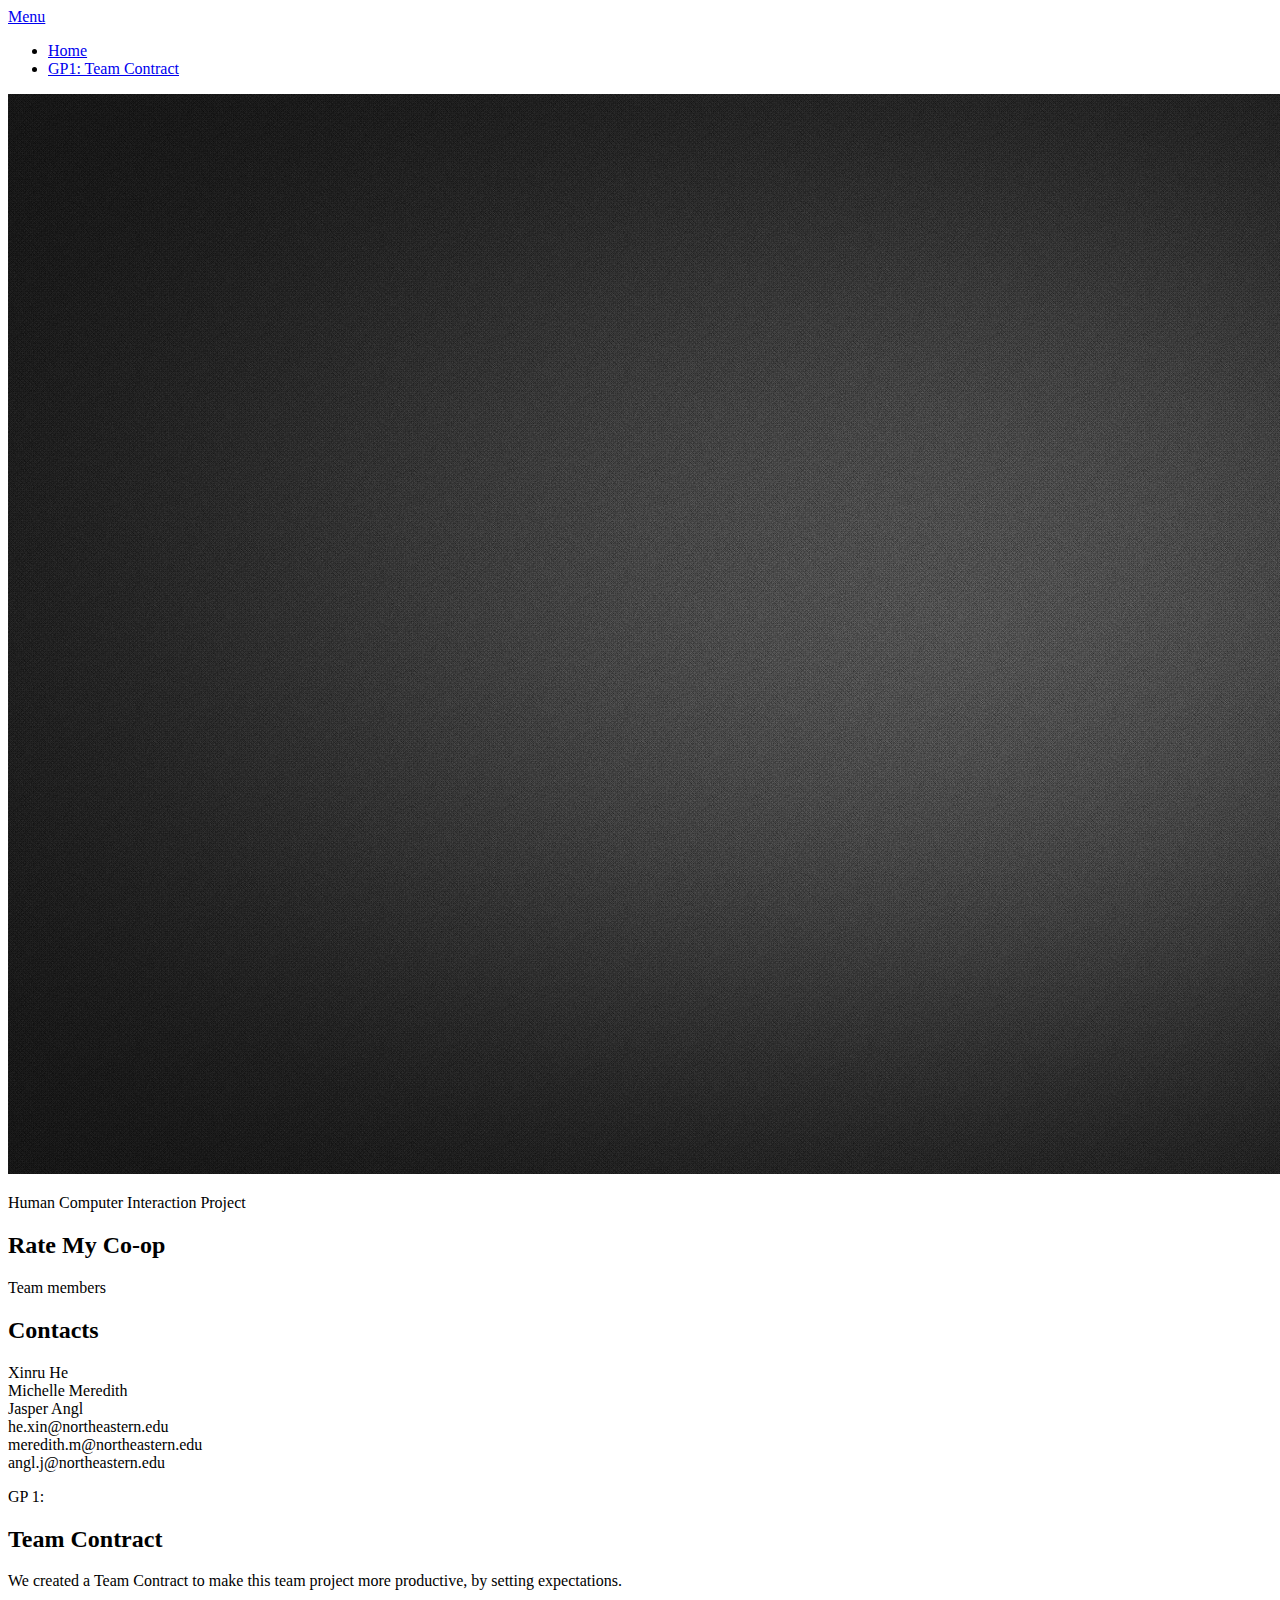
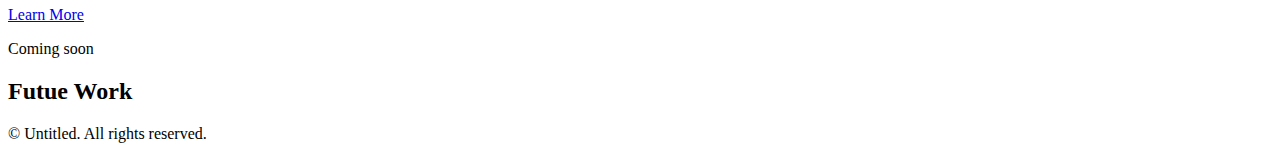
==== index.html @ 76b2eabf "updates" ====
<!DOCTYPE HTML>
<!--
	Hielo by TEMPLATED
	templated.co @templatedco
	Released for free under the Creative Commons Attribution 3.0 license (templated.co/license)
-->
<html>
	<head>
		<title>Rate my co-op</title>
		<meta charset="utf-8" />
		<meta name="viewport" content="width=device-width, initial-scale=1" />
        <link rel="stylesheet" href="assets/css/main.css" />
        <link rel="stylesheet" href="assets/css/index.css" />
	</head>
	<body>

		<!-- Header -->
			<header id="header" class="alt">
				<div class="logo"><a href="index.html"></a></div>
				<a href="#menu">Menu</a>
			</header>

		<!-- Nav -->
			<nav id="menu">
				<ul class="links">
					<li><a href="index.html">Home</a></li>
					<li><a href="/documents/Team Contract.pdf">GP1: Team Contract</a></li>
				</ul>
			</nav>

		<!-- Banner -->
			<section class="banner full">
				<article>
					<img src="images/TXEAb1.jpg" alt="" />
					<div class="inner">
						<header>
							<p>Human Computer Interaction Project</p>
							<h2>Rate My Co-op</h2>
						</header>
					</div>
				</article>
			</section>

		<!-- One -->
			<section id="one" class="wrapper style2">
				<div class="inner">
					<div class="grid-style">

                        <div>
							<div class="box">
								<div class="content">
									<header class="align-center">
										<p>Team members</p>
										<h2>Contacts</h2>
                                    </header>
                                    <div class='contact-div'>
                                        <div class='column'>
                                            <div class='row'>Xinru He</div>
                                            <div class='row'>Michelle Meredith</div>
                                            <div class='row'>Jasper Angl</div>

                                        </div>
                                        <div class='column'>
                                            <div class='row'>he.xin@northeastern.edu</div>
                                            <div class='row'>meredith.m@northeastern.edu</div>
                                            <div class='row'>angl.j@northeastern.edu</div>
                                        </div>
                                    </div>
								</div>
							</div>
						</div>

						<div>
							<div class="box">
								<div class="content">
									<header class="align-center">
										<p>GP 1:</p>
										<h2> Team Contract</h2>
									</header>
									<p class="align-center">We created a Team Contract to make this team project more productive, by setting expectations.</p>
                                    <footer class="align-center">
										<a href="/documents/Team Contract.pdf" class="button alt">Learn More</a>
									</footer>
								</div>
							</div>
						</div>

						<div>
							<div class="box"><!--
								<div class="image fit">
									<img src="images/pic03.jpg" alt="" />
								</div>-->
								<div class="content">
									<header class="align-center">
										<p>Coming soon</p>
										<h2>Futue Work</h2>
									</header>
									
								</div>
							</div>
						</div>

					</div>
				</div>
			</section>

		<!-- Footer -->
			<footer id="footer">
				<div class="copyright">
					&copy; Untitled. All rights reserved.
				</div>
			</footer>

		<!-- Scripts -->
			<script src="assets/js/jquery.min.js"></script>
			<script src="assets/js/jquery.scrollex.min.js"></script>
			<script src="assets/js/skel.min.js"></script>
			<script src="assets/js/util.js"></script>
			<script src="assets/js/main.js"></script>

	</body>
</html>
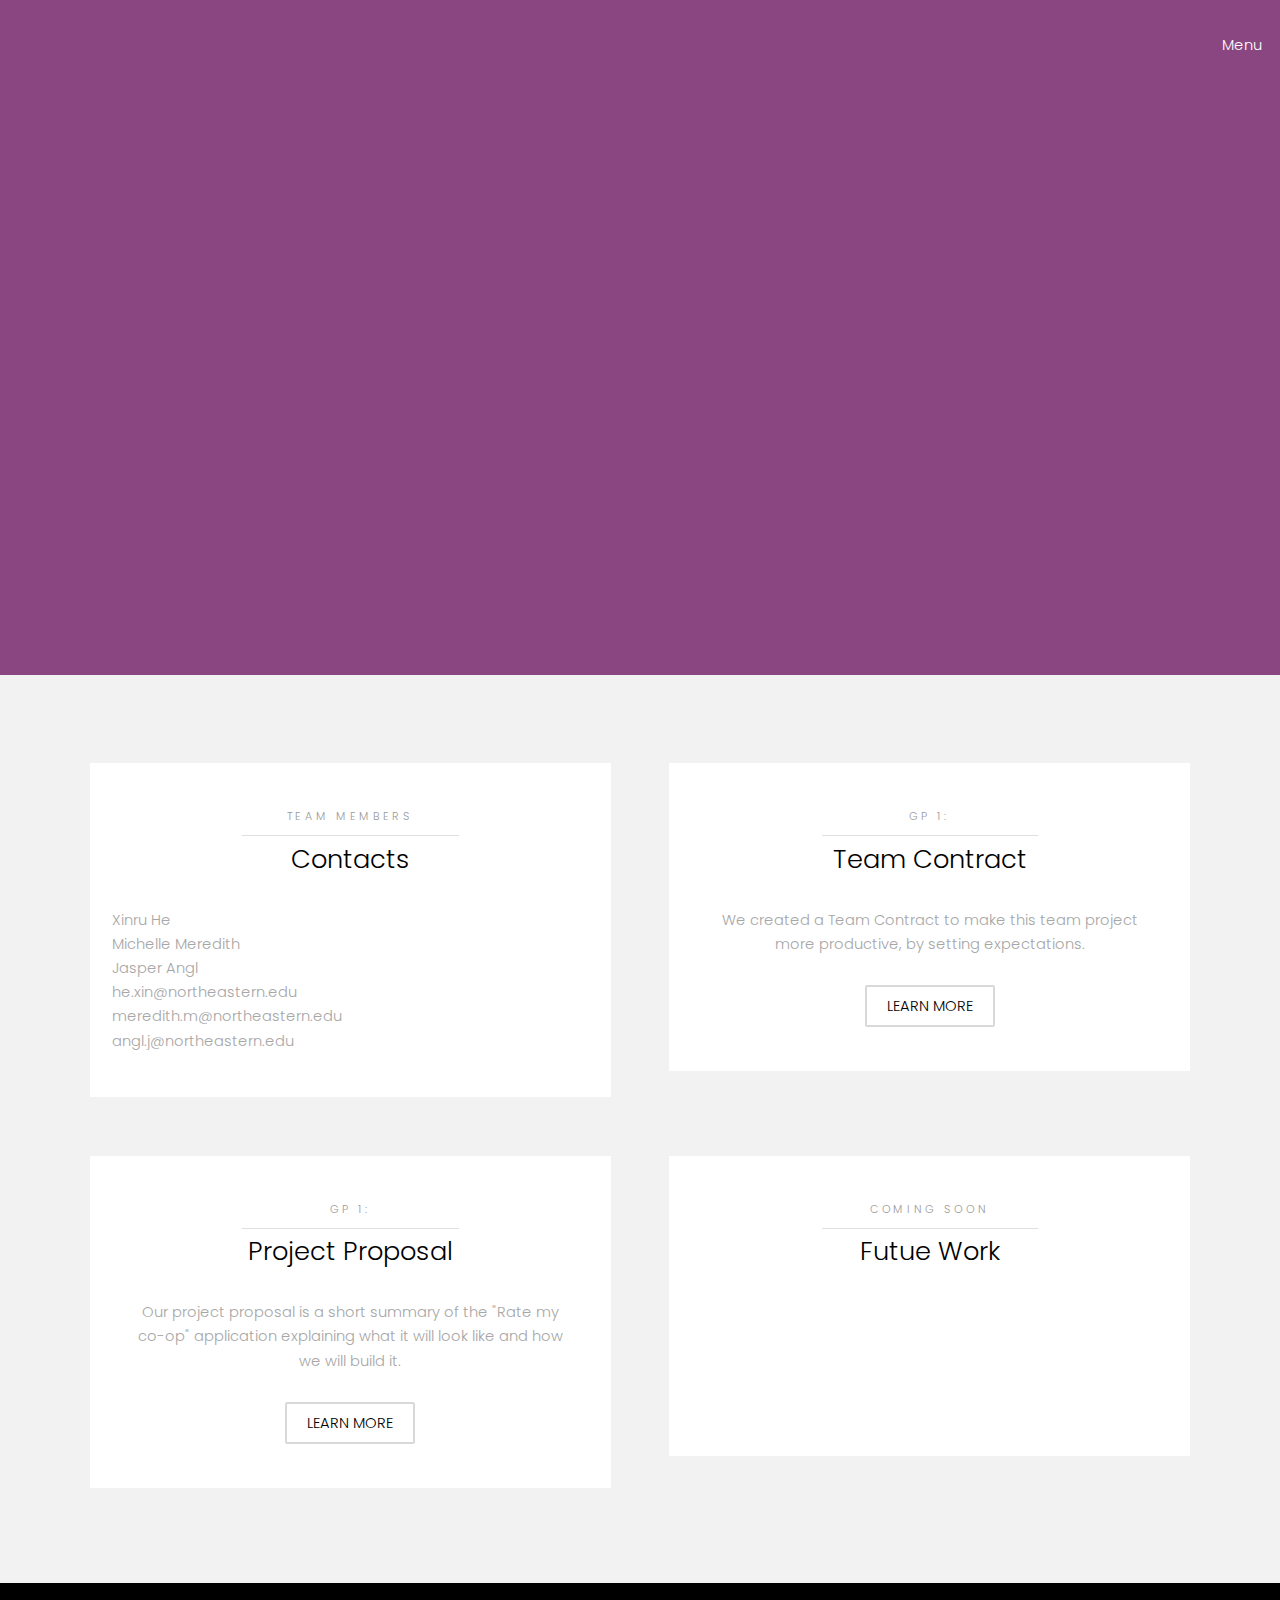
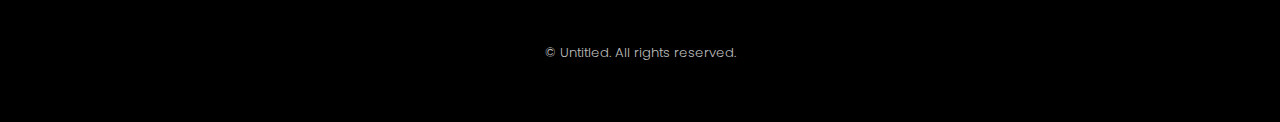
==== commit 6bd60ebf: "add proposal" ====
--- a/index.html
+++ b/index.html
@@ -24,7 +24,8 @@
 			<nav id="menu">
 				<ul class="links">
 					<li><a href="index.html">Home</a></li>
-					<li><a href="/documents/Team Contract.pdf">GP1: Team Contract</a></li>
+                    <li><a href="/documents/Team Contract.pdf">GP1: Team Contract</a></li>
+                    <li><a href="/documents/Team Contract.pdf">GP1: Project Proposal</a></li>
 				</ul>
 			</nav>
 
@@ -83,6 +84,24 @@
 									</footer>
 								</div>
 							</div>
+                        </div>
+                        
+                        <div>
+							<div class="box">
+								<div class="content">
+									<header class="align-center">
+										<p>GP 1:</p>
+										<h2>Project Proposal</h2>
+									</header>
+									<p class="align-center">
+                                        Our project proposal is a short summary of the "Rate my co-op" application explaining 
+                                        what it will look like and how we will build it.
+                                    </p>
+                                    <footer class="align-center">
+										<a href="/documents/Team Contract.pdf" class="button alt">Learn More</a>
+									</footer>
+								</div>
+							</div>
 						</div>
 
 						<div>
--- a/assets/css/main.css
+++ b/assets/css/main.css
@@ -0,0 +1,4308 @@
+@charset "UTF-8";
+@import url(font-awesome.min.css);
+@import url("https://fonts.googleapis.com/css?family=Poppins:300,400,500,600,700");
+
+
+/* Reset */
+
+	html, body, div, span, applet, object, iframe, h1, h2, h3, h4, h5, h6, p, blockquote, pre, a, abbr, acronym, address, big, cite, code, del, dfn, em, img, ins, kbd, q, s, samp, small, strike, strong, sub, sup, tt, var, b, u, i, center, dl, dt, dd, ol, ul, li, fieldset, form, label, legend, table, caption, tbody, tfoot, thead, tr, th, td, article, aside, canvas, details, embed, figure, figcaption, footer, header, hgroup, menu, nav, output, ruby, section, summary, time, mark, audio, video {
+		margin: 0;
+		padding: 0;
+		border: 0;
+		font-size: 100%;
+		font: inherit;
+		vertical-align: baseline;
+	}
+
+	article, aside, details, figcaption, figure, footer, header, hgroup, menu, nav, section {
+		display: block;
+	}
+
+	body {
+		line-height: 1;
+	}
+
+	ol, ul {
+		list-style: none;
+	}
+
+	blockquote, q {
+		quotes: none;
+	}
+
+	blockquote:before, blockquote:after, q:before, q:after {
+		content: '';
+		content: none;
+	}
+
+	table {
+		border-collapse: collapse;
+		border-spacing: 0;
+	}
+
+	body {
+		-webkit-text-size-adjust: none;
+	}
+
+/* Box Model */
+
+	*, *:before, *:after {
+		-moz-box-sizing: border-box;
+		-webkit-box-sizing: border-box;
+		box-sizing: border-box;
+	}
+
+/* Containers */
+
+	.container {
+		margin-left: auto;
+		margin-right: auto;
+	}
+
+	.container.\31 25\25 {
+		width: 100%;
+		max-width: 100rem;
+		min-width: 80rem;
+	}
+
+	.container.\37 5\25 {
+		width: 60rem;
+	}
+
+	.container.\35 0\25 {
+		width: 40rem;
+	}
+
+	.container.\32 5\25 {
+		width: 20rem;
+	}
+
+	.container {
+		width: 80rem;
+	}
+
+	@media screen and (max-width: 1680px) {
+
+		.container.\31 25\25 {
+			width: 100%;
+			max-width: 100rem;
+			min-width: 80rem;
+		}
+
+		.container.\37 5\25 {
+			width: 60rem;
+		}
+
+		.container.\35 0\25 {
+			width: 40rem;
+		}
+
+		.container.\32 5\25 {
+			width: 20rem;
+		}
+
+		.container {
+			width: 80rem;
+		}
+
+	}
+
+	@media screen and (max-width: 1280px) {
+
+		.container.\31 25\25 {
+			width: 100%;
+			max-width: 81.25rem;
+			min-width: 65rem;
+		}
+
+		.container.\37 5\25 {
+			width: 48.75rem;
+		}
+
+		.container.\35 0\25 {
+			width: 32.5rem;
+		}
+
+		.container.\32 5\25 {
+			width: 16.25rem;
+		}
+
+		.container {
+			width: 65rem;
+		}
+
+	}
+
+	@media screen and (max-width: 980px) {
+
+		.container.\31 25\25 {
+			width: 100%;
+			max-width: 112.5%;
+			min-width: 90%;
+		}
+
+		.container.\37 5\25 {
+			width: 67.5%;
+		}
+
+		.container.\35 0\25 {
+			width: 45%;
+		}
+
+		.container.\32 5\25 {
+			width: 22.5%;
+		}
+
+		.container {
+			width: 90%;
+		}
+
+	}
+
+	@media screen and (max-width: 736px) {
+
+		.container.\31 25\25 {
+			width: 100%;
+			max-width: 112.5%;
+			min-width: 90%;
+		}
+
+		.container.\37 5\25 {
+			width: 67.5%;
+		}
+
+		.container.\35 0\25 {
+			width: 45%;
+		}
+
+		.container.\32 5\25 {
+			width: 22.5%;
+		}
+
+		.container {
+			width: 90% !important;
+		}
+
+	}
+
+	@media screen and (max-width: 480px) {
+
+		.container.\31 25\25 {
+			width: 100%;
+			max-width: 112.5%;
+			min-width: 90%;
+		}
+
+		.container.\37 5\25 {
+			width: 67.5%;
+		}
+
+		.container.\35 0\25 {
+			width: 45%;
+		}
+
+		.container.\32 5\25 {
+			width: 22.5%;
+		}
+
+		.container {
+			width: 90% !important;
+		}
+
+	}
+
+/* Grid */
+
+	.row {
+		border-bottom: solid 1px transparent;
+		-moz-box-sizing: border-box;
+		-webkit-box-sizing: border-box;
+		box-sizing: border-box;
+	}
+
+	.row > * {
+		float: left;
+		-moz-box-sizing: border-box;
+		-webkit-box-sizing: border-box;
+		box-sizing: border-box;
+	}
+
+	.row:after, .row:before {
+		content: '';
+		display: block;
+		clear: both;
+		height: 0;
+	}
+
+	.row.uniform > * > :first-child {
+		margin-top: 0;
+	}
+
+	.row.uniform > * > :last-child {
+		margin-bottom: 0;
+	}
+
+	.row.\30 \25 > * {
+		padding: 0 0 0 0rem;
+	}
+
+	.row.\30 \25 {
+		margin: 0 0 -1px 0rem;
+	}
+
+	.row.uniform.\30 \25 > * {
+		padding: 0rem 0 0 0rem;
+	}
+
+	.row.uniform.\30 \25 {
+		margin: 0rem 0 -1px 0rem;
+	}
+
+	.row > * {
+		padding: 0 0 0 2rem;
+	}
+
+	.row {
+		margin: 0 0 -1px -2rem;
+	}
+
+	.row.uniform > * {
+		padding: 2rem 0 0 2rem;
+	}
+
+	.row.uniform {
+		margin: -2rem 0 -1px -2rem;
+	}
+
+	.row.\32 00\25 > * {
+		padding: 0 0 0 4rem;
+	}
+
+	.row.\32 00\25 {
+		margin: 0 0 -1px -4rem;
+	}
+
+	.row.uniform.\32 00\25 > * {
+		padding: 4rem 0 0 4rem;
+	}
+
+	.row.uniform.\32 00\25 {
+		margin: -4rem 0 -1px -4rem;
+	}
+
+	.row.\31 50\25 > * {
+		padding: 0 0 0 3rem;
+	}
+
+	.row.\31 50\25 {
+		margin: 0 0 -1px -3rem;
+	}
+
+	.row.uniform.\31 50\25 > * {
+		padding: 3rem 0 0 3rem;
+	}
+
+	.row.uniform.\31 50\25 {
+		margin: -3rem 0 -1px -3rem;
+	}
+
+	.row.\35 0\25 > * {
+		padding: 0 0 0 1rem;
+	}
+
+	.row.\35 0\25 {
+		margin: 0 0 -1px -1rem;
+	}
+
+	.row.uniform.\35 0\25 > * {
+		padding: 1rem 0 0 1rem;
+	}
+
+	.row.uniform.\35 0\25 {
+		margin: -1rem 0 -1px -1rem;
+	}
+
+	.row.\32 5\25 > * {
+		padding: 0 0 0 0.5rem;
+	}
+
+	.row.\32 5\25 {
+		margin: 0 0 -1px -0.5rem;
+	}
+
+	.row.uniform.\32 5\25 > * {
+		padding: 0.5rem 0 0 0.5rem;
+	}
+
+	.row.uniform.\32 5\25 {
+		margin: -0.5rem 0 -1px -0.5rem;
+	}
+
+	.\31 2u, .\31 2u\24 {
+		width: 100%;
+		clear: none;
+		margin-left: 0;
+	}
+
+	.\31 1u, .\31 1u\24 {
+		width: 91.6666666667%;
+		clear: none;
+		margin-left: 0;
+	}
+
+	.\31 0u, .\31 0u\24 {
+		width: 83.3333333333%;
+		clear: none;
+		margin-left: 0;
+	}
+
+	.\39 u, .\39 u\24 {
+		width: 75%;
+		clear: none;
+		margin-left: 0;
+	}
+
+	.\38 u, .\38 u\24 {
+		width: 66.6666666667%;
+		clear: none;
+		margin-left: 0;
+	}
+
+	.\37 u, .\37 u\24 {
+		width: 58.3333333333%;
+		clear: none;
+		margin-left: 0;
+	}
+
+	.\36 u, .\36 u\24 {
+		width: 50%;
+		clear: none;
+		margin-left: 0;
+	}
+
+	.\35 u, .\35 u\24 {
+		width: 41.6666666667%;
+		clear: none;
+		margin-left: 0;
+	}
+
+	.\34 u, .\34 u\24 {
+		width: 33.3333333333%;
+		clear: none;
+		margin-left: 0;
+	}
+
+	.\33 u, .\33 u\24 {
+		width: 25%;
+		clear: none;
+		margin-left: 0;
+	}
+
+	.\32 u, .\32 u\24 {
+		width: 16.6666666667%;
+		clear: none;
+		margin-left: 0;
+	}
+
+	.\31 u, .\31 u\24 {
+		width: 8.3333333333%;
+		clear: none;
+		margin-left: 0;
+	}
+
+	.\31 2u\24 + *,
+	.\31 1u\24 + *,
+	.\31 0u\24 + *,
+	.\39 u\24 + *,
+	.\38 u\24 + *,
+	.\37 u\24 + *,
+	.\36 u\24 + *,
+	.\35 u\24 + *,
+	.\34 u\24 + *,
+	.\33 u\24 + *,
+	.\32 u\24 + *,
+	.\31 u\24 + * {
+		clear: left;
+	}
+
+	.\-11u {
+		margin-left: 91.66667%;
+	}
+
+	.\-10u {
+		margin-left: 83.33333%;
+	}
+
+	.\-9u {
+		margin-left: 75%;
+	}
+
+	.\-8u {
+		margin-left: 66.66667%;
+	}
+
+	.\-7u {
+		margin-left: 58.33333%;
+	}
+
+	.\-6u {
+		margin-left: 50%;
+	}
+
+	.\-5u {
+		margin-left: 41.66667%;
+	}
+
+	.\-4u {
+		margin-left: 33.33333%;
+	}
+
+	.\-3u {
+		margin-left: 25%;
+	}
+
+	.\-2u {
+		margin-left: 16.66667%;
+	}
+
+	.\-1u {
+		margin-left: 8.33333%;
+	}
+
+	@media screen and (max-width: 1680px) {
+
+		.row > * {
+			padding: 0 0 0 2rem;
+		}
+
+		.row {
+			margin: 0 0 -1px -2rem;
+		}
+
+		.row.uniform > * {
+			padding: 2rem 0 0 2rem;
+		}
+
+		.row.uniform {
+			margin: -2rem 0 -1px -2rem;
+		}
+
+		.row.\32 00\25 > * {
+			padding: 0 0 0 4rem;
+		}
+
+		.row.\32 00\25 {
+			margin: 0 0 -1px -4rem;
+		}
+
+		.row.uniform.\32 00\25 > * {
+			padding: 4rem 0 0 4rem;
+		}
+
+		.row.uniform.\32 00\25 {
+			margin: -4rem 0 -1px -4rem;
+		}
+
+		.row.\31 50\25 > * {
+			padding: 0 0 0 3rem;
+		}
+
+		.row.\31 50\25 {
+			margin: 0 0 -1px -3rem;
+		}
+
+		.row.uniform.\31 50\25 > * {
+			padding: 3rem 0 0 3rem;
+		}
+
+		.row.uniform.\31 50\25 {
+			margin: -3rem 0 -1px -3rem;
+		}
+
+		.row.\35 0\25 > * {
+			padding: 0 0 0 1rem;
+		}
+
+		.row.\35 0\25 {
+			margin: 0 0 -1px -1rem;
+		}
+
+		.row.uniform.\35 0\25 > * {
+			padding: 1rem 0 0 1rem;
+		}
+
+		.row.uniform.\35 0\25 {
+			margin: -1rem 0 -1px -1rem;
+		}
+
+		.row.\32 5\25 > * {
+			padding: 0 0 0 0.5rem;
+		}
+
+		.row.\32 5\25 {
+			margin: 0 0 -1px -0.5rem;
+		}
+
+		.row.uniform.\32 5\25 > * {
+			padding: 0.5rem 0 0 0.5rem;
+		}
+
+		.row.uniform.\32 5\25 {
+			margin: -0.5rem 0 -1px -0.5rem;
+		}
+
+		.\31 2u\28xlarge\29, .\31 2u\24\28xlarge\29 {
+			width: 100%;
+			clear: none;
+			margin-left: 0;
+		}
+
+		.\31 1u\28xlarge\29, .\31 1u\24\28xlarge\29 {
+			width: 91.6666666667%;
+			clear: none;
+			margin-left: 0;
+		}
+
+		.\31 0u\28xlarge\29, .\31 0u\24\28xlarge\29 {
+			width: 83.3333333333%;
+			clear: none;
+			margin-left: 0;
+		}
+
+		.\39 u\28xlarge\29, .\39 u\24\28xlarge\29 {
+			width: 75%;
+			clear: none;
+			margin-left: 0;
+		}
+
+		.\38 u\28xlarge\29, .\38 u\24\28xlarge\29 {
+			width: 66.6666666667%;
+			clear: none;
+			margin-left: 0;
+		}
+
+		.\37 u\28xlarge\29, .\37 u\24\28xlarge\29 {
+			width: 58.3333333333%;
+			clear: none;
+			margin-left: 0;
+		}
+
+		.\36 u\28xlarge\29, .\36 u\24\28xlarge\29 {
+			width: 50%;
+			clear: none;
+			margin-left: 0;
+		}
+
+		.\35 u\28xlarge\29, .\35 u\24\28xlarge\29 {
+			width: 41.6666666667%;
+			clear: none;
+			margin-left: 0;
+		}
+
+		.\34 u\28xlarge\29, .\34 u\24\28xlarge\29 {
+			width: 33.3333333333%;
+			clear: none;
+			margin-left: 0;
+		}
+
+		.\33 u\28xlarge\29, .\33 u\24\28xlarge\29 {
+			width: 25%;
+			clear: none;
+			margin-left: 0;
+		}
+
+		.\32 u\28xlarge\29, .\32 u\24\28xlarge\29 {
+			width: 16.6666666667%;
+			clear: none;
+			margin-left: 0;
+		}
+
+		.\31 u\28xlarge\29, .\31 u\24\28xlarge\29 {
+			width: 8.3333333333%;
+			clear: none;
+			margin-left: 0;
+		}
+
+		.\31 2u\24\28xlarge\29 + *,
+		.\31 1u\24\28xlarge\29 + *,
+		.\31 0u\24\28xlarge\29 + *,
+		.\39 u\24\28xlarge\29 + *,
+		.\38 u\24\28xlarge\29 + *,
+		.\37 u\24\28xlarge\29 + *,
+		.\36 u\24\28xlarge\29 + *,
+		.\35 u\24\28xlarge\29 + *,
+		.\34 u\24\28xlarge\29 + *,
+		.\33 u\24\28xlarge\29 + *,
+		.\32 u\24\28xlarge\29 + *,
+		.\31 u\24\28xlarge\29 + * {
+			clear: left;
+		}
+
+		.\-11u\28xlarge\29 {
+			margin-left: 91.66667%;
+		}
+
+		.\-10u\28xlarge\29 {
+			margin-left: 83.33333%;
+		}
+
+		.\-9u\28xlarge\29 {
+			margin-left: 75%;
+		}
+
+		.\-8u\28xlarge\29 {
+			margin-left: 66.66667%;
+		}
+
+		.\-7u\28xlarge\29 {
+			margin-left: 58.33333%;
+		}
+
+		.\-6u\28xlarge\29 {
+			margin-left: 50%;
+		}
+
+		.\-5u\28xlarge\29 {
+			margin-left: 41.66667%;
+		}
+
+		.\-4u\28xlarge\29 {
+			margin-left: 33.33333%;
+		}
+
+		.\-3u\28xlarge\29 {
+			margin-left: 25%;
+		}
+
+		.\-2u\28xlarge\29 {
+			margin-left: 16.66667%;
+		}
+
+		.\-1u\28xlarge\29 {
+			margin-left: 8.33333%;
+		}
+
+	}
+
+	@media screen and (max-width: 1280px) {
+
+		.row > * {
+			padding: 0 0 0 1.5rem;
+		}
+
+		.row {
+			margin: 0 0 -1px -1.5rem;
+		}
+
+		.row.uniform > * {
+			padding: 1.5rem 0 0 1.5rem;
+		}
+
+		.row.uniform {
+			margin: -1.5rem 0 -1px -1.5rem;
+		}
+
+		.row.\32 00\25 > * {
+			padding: 0 0 0 3rem;
+		}
+
+		.row.\32 00\25 {
+			margin: 0 0 -1px -3rem;
+		}
+
+		.row.uniform.\32 00\25 > * {
+			padding: 3rem 0 0 3rem;
+		}
+
+		.row.uniform.\32 00\25 {
+			margin: -3rem 0 -1px -3rem;
+		}
+
+		.row.\31 50\25 > * {
+			padding: 0 0 0 2.25rem;
+		}
+
+		.row.\31 50\25 {
+			margin: 0 0 -1px -2.25rem;
+		}
+
+		.row.uniform.\31 50\25 > * {
+			padding: 2.25rem 0 0 2.25rem;
+		}
+
+		.row.uniform.\31 50\25 {
+			margin: -2.25rem 0 -1px -2.25rem;
+		}
+
+		.row.\35 0\25 > * {
+			padding: 0 0 0 0.75rem;
+		}
+
+		.row.\35 0\25 {
+			margin: 0 0 -1px -0.75rem;
+		}
+
+		.row.uniform.\35 0\25 > * {
+			padding: 0.75rem 0 0 0.75rem;
+		}
+
+		.row.uniform.\35 0\25 {
+			margin: -0.75rem 0 -1px -0.75rem;
+		}
+
+		.row.\32 5\25 > * {
+			padding: 0 0 0 0.375rem;
+		}
+
+		.row.\32 5\25 {
+			margin: 0 0 -1px -0.375rem;
+		}
+
+		.row.uniform.\32 5\25 > * {
+			padding: 0.375rem 0 0 0.375rem;
+		}
+
+		.row.uniform.\32 5\25 {
+			margin: -0.375rem 0 -1px -0.375rem;
+		}
+
+		.\31 2u\28large\29, .\31 2u\24\28large\29 {
+			width: 100%;
+			clear: none;
+			margin-left: 0;
+		}
+
+		.\31 1u\28large\29, .\31 1u\24\28large\29 {
+			width: 91.6666666667%;
+			clear: none;
+			margin-left: 0;
+		}
+
+		.\31 0u\28large\29, .\31 0u\24\28large\29 {
+			width: 83.3333333333%;
+			clear: none;
+			margin-left: 0;
+		}
+
+		.\39 u\28large\29, .\39 u\24\28large\29 {
+			width: 75%;
+			clear: none;
+			margin-left: 0;
+		}
+
+		.\38 u\28large\29, .\38 u\24\28large\29 {
+			width: 66.6666666667%;
+			clear: none;
+			margin-left: 0;
+		}
+
+		.\37 u\28large\29, .\37 u\24\28large\29 {
+			width: 58.3333333333%;
+			clear: none;
+			margin-left: 0;
+		}
+
+		.\36 u\28large\29, .\36 u\24\28large\29 {
+			width: 50%;
+			clear: none;
+			margin-left: 0;
+		}
+
+		.\35 u\28large\29, .\35 u\24\28large\29 {
+			width: 41.6666666667%;
+			clear: none;
+			margin-left: 0;
+		}
+
+		.\34 u\28large\29, .\34 u\24\28large\29 {
+			width: 33.3333333333%;
+			clear: none;
+			margin-left: 0;
+		}
+
+		.\33 u\28large\29, .\33 u\24\28large\29 {
+			width: 25%;
+			clear: none;
+			margin-left: 0;
+		}
+
+		.\32 u\28large\29, .\32 u\24\28large\29 {
+			width: 16.6666666667%;
+			clear: none;
+			margin-left: 0;
+		}
+
+		.\31 u\28large\29, .\31 u\24\28large\29 {
+			width: 8.3333333333%;
+			clear: none;
+			margin-left: 0;
+		}
+
+		.\31 2u\24\28large\29 + *,
+		.\31 1u\24\28large\29 + *,
+		.\31 0u\24\28large\29 + *,
+		.\39 u\24\28large\29 + *,
+		.\38 u\24\28large\29 + *,
+		.\37 u\24\28large\29 + *,
+		.\36 u\24\28large\29 + *,
+		.\35 u\24\28large\29 + *,
+		.\34 u\24\28large\29 + *,
+		.\33 u\24\28large\29 + *,
+		.\32 u\24\28large\29 + *,
+		.\31 u\24\28large\29 + * {
+			clear: left;
+		}
+
+		.\-11u\28large\29 {
+			margin-left: 91.66667%;
+		}
+
+		.\-10u\28large\29 {
+			margin-left: 83.33333%;
+		}
+
+		.\-9u\28large\29 {
+			margin-left: 75%;
+		}
+
+		.\-8u\28large\29 {
+			margin-left: 66.66667%;
+		}
+
+		.\-7u\28large\29 {
+			margin-left: 58.33333%;
+		}
+
+		.\-6u\28large\29 {
+			margin-left: 50%;
+		}
+
+		.\-5u\28large\29 {
+			margin-left: 41.66667%;
+		}
+
+		.\-4u\28large\29 {
+			margin-left: 33.33333%;
+		}
+
+		.\-3u\28large\29 {
+			margin-left: 25%;
+		}
+
+		.\-2u\28large\29 {
+			margin-left: 16.66667%;
+		}
+
+		.\-1u\28large\29 {
+			margin-left: 8.33333%;
+		}
+
+	}
+
+	@media screen and (max-width: 980px) {
+
+		.row > * {
+			padding: 0 0 0 1.5rem;
+		}
+
+		.row {
+			margin: 0 0 -1px -1.5rem;
+		}
+
+		.row.uniform > * {
+			padding: 1.5rem 0 0 1.5rem;
+		}
+
+		.row.uniform {
+			margin: -1.5rem 0 -1px -1.5rem;
+		}
+
+		.row.\32 00\25 > * {
+			padding: 0 0 0 3rem;
+		}
+
+		.row.\32 00\25 {
+			margin: 0 0 -1px -3rem;
+		}
+
+		.row.uniform.\32 00\25 > * {
+			padding: 3rem 0 0 3rem;
+		}
+
+		.row.uniform.\32 00\25 {
+			margin: -3rem 0 -1px -3rem;
+		}
+
+		.row.\31 50\25 > * {
+			padding: 0 0 0 2.25rem;
+		}
+
+		.row.\31 50\25 {
+			margin: 0 0 -1px -2.25rem;
+		}
+
+		.row.uniform.\31 50\25 > * {
+			padding: 2.25rem 0 0 2.25rem;
+		}
+
+		.row.uniform.\31 50\25 {
+			margin: -2.25rem 0 -1px -2.25rem;
+		}
+
+		.row.\35 0\25 > * {
+			padding: 0 0 0 0.75rem;
+		}
+
+		.row.\35 0\25 {
+			margin: 0 0 -1px -0.75rem;
+		}
+
+		.row.uniform.\35 0\25 > * {
+			padding: 0.75rem 0 0 0.75rem;
+		}
+
+		.row.uniform.\35 0\25 {
+			margin: -0.75rem 0 -1px -0.75rem;
+		}
+
+		.row.\32 5\25 > * {
+			padding: 0 0 0 0.375rem;
+		}
+
+		.row.\32 5\25 {
+			margin: 0 0 -1px -0.375rem;
+		}
+
+		.row.uniform.\32 5\25 > * {
+			padding: 0.375rem 0 0 0.375rem;
+		}
+
+		.row.uniform.\32 5\25 {
+			margin: -0.375rem 0 -1px -0.375rem;
+		}
+
+		.\31 2u\28medium\29, .\31 2u\24\28medium\29 {
+			width: 100%;
+			clear: none;
+			margin-left: 0;
+		}
+
+		.\31 1u\28medium\29, .\31 1u\24\28medium\29 {
+			width: 91.6666666667%;
+			clear: none;
+			margin-left: 0;
+		}
+
+		.\31 0u\28medium\29, .\31 0u\24\28medium\29 {
+			width: 83.3333333333%;
+			clear: none;
+			margin-left: 0;
+		}
+
+		.\39 u\28medium\29, .\39 u\24\28medium\29 {
+			width: 75%;
+			clear: none;
+			margin-left: 0;
+		}
+
+		.\38 u\28medium\29, .\38 u\24\28medium\29 {
+			width: 66.6666666667%;
+			clear: none;
+			margin-left: 0;
+		}
+
+		.\37 u\28medium\29, .\37 u\24\28medium\29 {
+			width: 58.3333333333%;
+			clear: none;
+			margin-left: 0;
+		}
+
+		.\36 u\28medium\29, .\36 u\24\28medium\29 {
+			width: 50%;
+			clear: none;
+			margin-left: 0;
+		}
+
+		.\35 u\28medium\29, .\35 u\24\28medium\29 {
+			width: 41.6666666667%;
+			clear: none;
+			margin-left: 0;
+		}
+
+		.\34 u\28medium\29, .\34 u\24\28medium\29 {
+			width: 33.3333333333%;
+			clear: none;
+			margin-left: 0;
+		}
+
+		.\33 u\28medium\29, .\33 u\24\28medium\29 {
+			width: 25%;
+			clear: none;
+			margin-left: 0;
+		}
+
+		.\32 u\28medium\29, .\32 u\24\28medium\29 {
+			width: 16.6666666667%;
+			clear: none;
+			margin-left: 0;
+		}
+
+		.\31 u\28medium\29, .\31 u\24\28medium\29 {
+			width: 8.3333333333%;
+			clear: none;
+			margin-left: 0;
+		}
+
+		.\31 2u\24\28medium\29 + *,
+		.\31 1u\24\28medium\29 + *,
+		.\31 0u\24\28medium\29 + *,
+		.\39 u\24\28medium\29 + *,
+		.\38 u\24\28medium\29 + *,
+		.\37 u\24\28medium\29 + *,
+		.\36 u\24\28medium\29 + *,
+		.\35 u\24\28medium\29 + *,
+		.\34 u\24\28medium\29 + *,
+		.\33 u\24\28medium\29 + *,
+		.\32 u\24\28medium\29 + *,
+		.\31 u\24\28medium\29 + * {
+			clear: left;
+		}
+
+		.\-11u\28medium\29 {
+			margin-left: 91.66667%;
+		}
+
+		.\-10u\28medium\29 {
+			margin-left: 83.33333%;
+		}
+
+		.\-9u\28medium\29 {
+			margin-left: 75%;
+		}
+
+		.\-8u\28medium\29 {
+			margin-left: 66.66667%;
+		}
+
+		.\-7u\28medium\29 {
+			margin-left: 58.33333%;
+		}
+
+		.\-6u\28medium\29 {
+			margin-left: 50%;
+		}
+
+		.\-5u\28medium\29 {
+			margin-left: 41.66667%;
+		}
+
+		.\-4u\28medium\29 {
+			margin-left: 33.33333%;
+		}
+
+		.\-3u\28medium\29 {
+			margin-left: 25%;
+		}
+
+		.\-2u\28medium\29 {
+			margin-left: 16.66667%;
+		}
+
+		.\-1u\28medium\29 {
+			margin-left: 8.33333%;
+		}
+
+	}
+
+	@media screen and (max-width: 736px) {
+
+		.row > * {
+			padding: 0 0 0 1.25rem;
+		}
+
+		.row {
+			margin: 0 0 -1px -1.25rem;
+		}
+
+		.row.uniform > * {
+			padding: 1.25rem 0 0 1.25rem;
+		}
+
+		.row.uniform {
+			margin: -1.25rem 0 -1px -1.25rem;
+		}
+
+		.row.\32 00\25 > * {
+			padding: 0 0 0 2.5rem;
+		}
+
+		.row.\32 00\25 {
+			margin: 0 0 -1px -2.5rem;
+		}
+
+		.row.uniform.\32 00\25 > * {
+			padding: 2.5rem 0 0 2.5rem;
+		}
+
+		.row.uniform.\32 00\25 {
+			margin: -2.5rem 0 -1px -2.5rem;
+		}
+
+		.row.\31 50\25 > * {
+			padding: 0 0 0 1.875rem;
+		}
+
+		.row.\31 50\25 {
+			margin: 0 0 -1px -1.875rem;
+		}
+
+		.row.uniform.\31 50\25 > * {
+			padding: 1.875rem 0 0 1.875rem;
+		}
+
+		.row.uniform.\31 50\25 {
+			margin: -1.875rem 0 -1px -1.875rem;
+		}
+
+		.row.\35 0\25 > * {
+			padding: 0 0 0 0.625rem;
+		}
+
+		.row.\35 0\25 {
+			margin: 0 0 -1px -0.625rem;
+		}
+
+		.row.uniform.\35 0\25 > * {
+			padding: 0.625rem 0 0 0.625rem;
+		}
+
+		.row.uniform.\35 0\25 {
+			margin: -0.625rem 0 -1px -0.625rem;
+		}
+
+		.row.\32 5\25 > * {
+			padding: 0 0 0 0.3125rem;
+		}
+
+		.row.\32 5\25 {
+			margin: 0 0 -1px -0.3125rem;
+		}
+
+		.row.uniform.\32 5\25 > * {
+			padding: 0.3125rem 0 0 0.3125rem;
+		}
+
+		.row.uniform.\32 5\25 {
+			margin: -0.3125rem 0 -1px -0.3125rem;
+		}
+
+		.\31 2u\28small\29, .\31 2u\24\28small\29 {
+			width: 100%;
+			clear: none;
+			margin-left: 0;
+		}
+
+		.\31 1u\28small\29, .\31 1u\24\28small\29 {
+			width: 91.6666666667%;
+			clear: none;
+			margin-left: 0;
+		}
+
+		.\31 0u\28small\29, .\31 0u\24\28small\29 {
+			width: 83.3333333333%;
+			clear: none;
+			margin-left: 0;
+		}
+
+		.\39 u\28small\29, .\39 u\24\28small\29 {
+			width: 75%;
+			clear: none;
+			margin-left: 0;
+		}
+
+		.\38 u\28small\29, .\38 u\24\28small\29 {
+			width: 66.6666666667%;
+			clear: none;
+			margin-left: 0;
+		}
+
+		.\37 u\28small\29, .\37 u\24\28small\29 {
+			width: 58.3333333333%;
+			clear: none;
+			margin-left: 0;
+		}
+
+		.\36 u\28small\29, .\36 u\24\28small\29 {
+			width: 50%;
+			clear: none;
+			margin-left: 0;
+		}
+
+		.\35 u\28small\29, .\35 u\24\28small\29 {
+			width: 41.6666666667%;
+			clear: none;
+			margin-left: 0;
+		}
+
+		.\34 u\28small\29, .\34 u\24\28small\29 {
+			width: 33.3333333333%;
+			clear: none;
+			margin-left: 0;
+		}
+
+		.\33 u\28small\29, .\33 u\24\28small\29 {
+			width: 25%;
+			clear: none;
+			margin-left: 0;
+		}
+
+		.\32 u\28small\29, .\32 u\24\28small\29 {
+			width: 16.6666666667%;
+			clear: none;
+			margin-left: 0;
+		}
+
+		.\31 u\28small\29, .\31 u\24\28small\29 {
+			width: 8.3333333333%;
+			clear: none;
+			margin-left: 0;
+		}
+
+		.\31 2u\24\28small\29 + *,
+		.\31 1u\24\28small\29 + *,
+		.\31 0u\24\28small\29 + *,
+		.\39 u\24\28small\29 + *,
+		.\38 u\24\28small\29 + *,
+		.\37 u\24\28small\29 + *,
+		.\36 u\24\28small\29 + *,
+		.\35 u\24\28small\29 + *,
+		.\34 u\24\28small\29 + *,
+		.\33 u\24\28small\29 + *,
+		.\32 u\24\28small\29 + *,
+		.\31 u\24\28small\29 + * {
+			clear: left;
+		}
+
+		.\-11u\28small\29 {
+			margin-left: 91.66667%;
+		}
+
+		.\-10u\28small\29 {
+			margin-left: 83.33333%;
+		}
+
+		.\-9u\28small\29 {
+			margin-left: 75%;
+		}
+
+		.\-8u\28small\29 {
+			margin-left: 66.66667%;
+		}
+
+		.\-7u\28small\29 {
+			margin-left: 58.33333%;
+		}
+
+		.\-6u\28small\29 {
+			margin-left: 50%;
+		}
+
+		.\-5u\28small\29 {
+			margin-left: 41.66667%;
+		}
+
+		.\-4u\28small\29 {
+			margin-left: 33.33333%;
+		}
+
+		.\-3u\28small\29 {
+			margin-left: 25%;
+		}
+
+		.\-2u\28small\29 {
+			margin-left: 16.66667%;
+		}
+
+		.\-1u\28small\29 {
+			margin-left: 8.33333%;
+		}
+
+	}
+
+	@media screen and (max-width: 480px) {
+
+		.row > * {
+			padding: 0 0 0 1.25rem;
+		}
+
+		.row {
+			margin: 0 0 -1px -1.25rem;
+		}
+
+		.row.uniform > * {
+			padding: 1.25rem 0 0 1.25rem;
+		}
+
+		.row.uniform {
+			margin: -1.25rem 0 -1px -1.25rem;
+		}
+
+		.row.\32 00\25 > * {
+			padding: 0 0 0 2.5rem;
+		}
+
+		.row.\32 00\25 {
+			margin: 0 0 -1px -2.5rem;
+		}
+
+		.row.uniform.\32 00\25 > * {
+			padding: 2.5rem 0 0 2.5rem;
+		}
+
+		.row.uniform.\32 00\25 {
+			margin: -2.5rem 0 -1px -2.5rem;
+		}
+
+		.row.\31 50\25 > * {
+			padding: 0 0 0 1.875rem;
+		}
+
+		.row.\31 50\25 {
+			margin: 0 0 -1px -1.875rem;
+		}
+
+		.row.uniform.\31 50\25 > * {
+			padding: 1.875rem 0 0 1.875rem;
+		}
+
+		.row.uniform.\31 50\25 {
+			margin: -1.875rem 0 -1px -1.875rem;
+		}
+
+		.row.\35 0\25 > * {
+			padding: 0 0 0 0.625rem;
+		}
+
+		.row.\35 0\25 {
+			margin: 0 0 -1px -0.625rem;
+		}
+
+		.row.uniform.\35 0\25 > * {
+			padding: 0.625rem 0 0 0.625rem;
+		}
+
+		.row.uniform.\35 0\25 {
+			margin: -0.625rem 0 -1px -0.625rem;
+		}
+
+		.row.\32 5\25 > * {
+			padding: 0 0 0 0.3125rem;
+		}
+
+		.row.\32 5\25 {
+			margin: 0 0 -1px -0.3125rem;
+		}
+
+		.row.uniform.\32 5\25 > * {
+			padding: 0.3125rem 0 0 0.3125rem;
+		}
+
+		.row.uniform.\32 5\25 {
+			margin: -0.3125rem 0 -1px -0.3125rem;
+		}
+
+		.\31 2u\28xsmall\29, .\31 2u\24\28xsmall\29 {
+			width: 100%;
+			clear: none;
+			margin-left: 0;
+		}
+
+		.\31 1u\28xsmall\29, .\31 1u\24\28xsmall\29 {
+			width: 91.6666666667%;
+			clear: none;
+			margin-left: 0;
+		}
+
+		.\31 0u\28xsmall\29, .\31 0u\24\28xsmall\29 {
+			width: 83.3333333333%;
+			clear: none;
+			margin-left: 0;
+		}
+
+		.\39 u\28xsmall\29, .\39 u\24\28xsmall\29 {
+			width: 75%;
+			clear: none;
+			margin-left: 0;
+		}
+
+		.\38 u\28xsmall\29, .\38 u\24\28xsmall\29 {
+			width: 66.6666666667%;
+			clear: none;
+			margin-left: 0;
+		}
+
+		.\37 u\28xsmall\29, .\37 u\24\28xsmall\29 {
+			width: 58.3333333333%;
+			clear: none;
+			margin-left: 0;
+		}
+
+		.\36 u\28xsmall\29, .\36 u\24\28xsmall\29 {
+			width: 50%;
+			clear: none;
+			margin-left: 0;
+		}
+
+		.\35 u\28xsmall\29, .\35 u\24\28xsmall\29 {
+			width: 41.6666666667%;
+			clear: none;
+			margin-left: 0;
+		}
+
+		.\34 u\28xsmall\29, .\34 u\24\28xsmall\29 {
+			width: 33.3333333333%;
+			clear: none;
+			margin-left: 0;
+		}
+
+		.\33 u\28xsmall\29, .\33 u\24\28xsmall\29 {
+			width: 25%;
+			clear: none;
+			margin-left: 0;
+		}
+
+		.\32 u\28xsmall\29, .\32 u\24\28xsmall\29 {
+			width: 16.6666666667%;
+			clear: none;
+			margin-left: 0;
+		}
+
+		.\31 u\28xsmall\29, .\31 u\24\28xsmall\29 {
+			width: 8.3333333333%;
+			clear: none;
+			margin-left: 0;
+		}
+
+		.\31 2u\24\28xsmall\29 + *,
+		.\31 1u\24\28xsmall\29 + *,
+		.\31 0u\24\28xsmall\29 + *,
+		.\39 u\24\28xsmall\29 + *,
+		.\38 u\24\28xsmall\29 + *,
+		.\37 u\24\28xsmall\29 + *,
+		.\36 u\24\28xsmall\29 + *,
+		.\35 u\24\28xsmall\29 + *,
+		.\34 u\24\28xsmall\29 + *,
+		.\33 u\24\28xsmall\29 + *,
+		.\32 u\24\28xsmall\29 + *,
+		.\31 u\24\28xsmall\29 + * {
+			clear: left;
+		}
+
+		.\-11u\28xsmall\29 {
+			margin-left: 91.66667%;
+		}
+
+		.\-10u\28xsmall\29 {
+			margin-left: 83.33333%;
+		}
+
+		.\-9u\28xsmall\29 {
+			margin-left: 75%;
+		}
+
+		.\-8u\28xsmall\29 {
+			margin-left: 66.66667%;
+		}
+
+		.\-7u\28xsmall\29 {
+			margin-left: 58.33333%;
+		}
+
+		.\-6u\28xsmall\29 {
+			margin-left: 50%;
+		}
+
+		.\-5u\28xsmall\29 {
+			margin-left: 41.66667%;
+		}
+
+		.\-4u\28xsmall\29 {
+			margin-left: 33.33333%;
+		}
+
+		.\-3u\28xsmall\29 {
+			margin-left: 25%;
+		}
+
+		.\-2u\28xsmall\29 {
+			margin-left: 16.66667%;
+		}
+
+		.\-1u\28xsmall\29 {
+			margin-left: 8.33333%;
+		}
+
+	}
+
+/* Basic */
+
+	@-ms-viewport {
+		width: device-width;
+	}
+
+	body {
+		-ms-overflow-style: scrollbar;
+	}
+
+	@media screen and (max-width: 480px) {
+
+		html, body {
+			min-width: 320px;
+		}
+
+	}
+
+	body {
+		background: #fff;
+	}
+
+		body.is-loading *, body.is-loading *:before, body.is-loading *:after {
+			-moz-animation: none !important;
+			-webkit-animation: none !important;
+			-ms-animation: none !important;
+			animation: none !important;
+			-moz-transition: none !important;
+			-webkit-transition: none !important;
+			-ms-transition: none !important;
+			transition: none !important;
+		}
+
+/* Type */
+
+	html {
+		font-size: 13pt;
+	}
+
+		@media screen and (max-width: 1680px) {
+
+			html {
+				font-size: 11pt;
+			}
+
+		}
+
+		@media screen and (max-width: 1280px) {
+
+			html {
+				font-size: 11pt;
+			}
+
+		}
+
+		@media screen and (max-width: 980px) {
+
+			html {
+				font-size: 12pt;
+			}
+
+		}
+
+		@media screen and (max-width: 736px) {
+
+			html {
+				font-size: 12pt;
+			}
+
+		}
+
+		@media screen and (max-width: 480px) {
+
+			html {
+				font-size: 12pt;
+			}
+
+		}
+
+	body {
+		background-color: #fff;
+		color: #444;
+	}
+
+	body, input, select, textarea {
+		font-family: "Poppins", sans-serif;
+		font-weight: 300;
+		font-size: 1rem;
+		line-height: 1.65;
+	}
+
+	a {
+		text-decoration: underline;
+	}
+
+		a:hover {
+			text-decoration: none;
+		}
+
+	strong, b {
+		font-weight: 600;
+	}
+
+	em, i {
+		font-style: italic;
+	}
+
+	p {
+		margin: 0 0 2rem 0;
+	}
+
+		p.special {
+			text-transform: uppercase;
+			font-size: .75rem;
+			font-weight: 300;
+			margin: 0 0 .5rem 0;
+			padding: 0 0 1rem 0;
+			letter-spacing: .25rem;
+		}
+
+			p.special:after {
+				content: '';
+				position: absolute;
+				margin: auto;
+				right: 0;
+				bottom: 0;
+				left: 0;
+				width: 50%;
+				height: 1px;
+				background-color: rgba(0, 0, 0, 0.125);
+			}
+
+	h1, h2, h3, h4, h5, h6 {
+		font-weight: 300;
+		line-height: 1.5;
+		margin: 0 0 1rem 0;
+	}
+
+		h1 a, h2 a, h3 a, h4 a, h5 a, h6 a {
+			color: inherit;
+			text-decoration: none;
+		}
+
+	h2 {
+		font-size: 1.75rem;
+	}
+
+	h3 {
+		font-size: 1.35rem;
+	}
+
+	h4 {
+		font-size: 1.1rem;
+	}
+
+	h5 {
+		font-size: 0.9rem;
+	}
+
+	h6 {
+		font-size: 0.7rem;
+	}
+
+	sub {
+		font-size: 0.8rem;
+		position: relative;
+		top: 0.5rem;
+	}
+
+	sup {
+		font-size: 0.8rem;
+		position: relative;
+		top: -0.5rem;
+	}
+
+	blockquote {
+		border-left: solid 4px;
+		font-style: italic;
+		margin: 0 0 2rem 0;
+		padding: 0.5rem 0 0.5rem 2rem;
+	}
+
+	code {
+		border-radius: 2px;
+		border: solid 1px;
+		font-family: "Courier New", monospace;
+		font-size: 0.9rem;
+		margin: 0 0.25rem;
+		padding: 0.25rem 0.65rem;
+	}
+
+	pre {
+		-webkit-overflow-scrolling: touch;
+		font-family: "Courier New", monospace;
+		font-size: 0.9rem;
+		margin: 0 0 2rem 0;
+	}
+
+		pre code {
+			display: block;
+			line-height: 1.75;
+			padding: 1rem 1.5rem;
+			overflow-x: auto;
+		}
+
+	hr {
+		border: 0;
+		border-bottom: solid 1px;
+		margin: 2rem 0;
+	}
+
+		hr.major {
+			margin: 3rem 0;
+		}
+
+	.align-left {
+		text-align: left;
+	}
+
+	.align-center {
+		text-align: center;
+	}
+
+	.align-right {
+		text-align: right;
+	}
+
+	input, select, textarea {
+		color: #555;
+	}
+
+	a {
+		color: #8a4680;
+	}
+
+	strong, b {
+		color: #555;
+	}
+
+	h1, h2, h3, h4, h5, h6 {
+		color: #555;
+	}
+
+	blockquote {
+		border-left-color: rgba(144, 144, 144, 0.25);
+	}
+
+	code {
+		background: rgba(144, 144, 144, 0.075);
+		border-color: rgba(144, 144, 144, 0.25);
+	}
+
+	hr {
+		border-bottom-color: rgba(144, 144, 144, 0.25);
+	}
+
+/* Box */
+
+	.box {
+		margin-bottom: 2rem;
+		background: #FFF;
+	}
+
+		.box .image.fit {
+			margin: 0;
+			border-radius: 0;
+		}
+
+			.box .image.fit img {
+				border-radius: 0;
+			}
+
+		.box header h2 {
+			margin-bottom: 2rem;
+		}
+
+		.box header p {
+			text-transform: uppercase;
+			font-size: .75rem;
+			font-weight: 300;
+			margin: 0 0 .25rem 0;
+			padding: 0 0 .75rem 0;
+			letter-spacing: .25rem;
+		}
+
+			.box header p:after {
+				content: '';
+				position: absolute;
+				margin: auto;
+				right: 0;
+				bottom: 0;
+				left: 0;
+				width: 50%;
+				height: 1px;
+				background-color: rgba(0, 0, 0, 0.125);
+			}
+
+		.box .content {
+			padding: 3rem;
+		}
+
+		.box > :last-child,
+		.box > :last-child > :last-child,
+		.box > :last-child > :last-child > :last-child {
+			margin-bottom: 0;
+		}
+
+		.box.alt {
+			border: 0;
+			border-radius: 0;
+			padding: 0;
+		}
+
+		@media screen and (max-width: 736px) {
+
+			.box .content {
+				padding: 2rem;
+			}
+
+		}
+
+	.box {
+		min-height: 300px;
+		border-color: rgba(144, 144, 144, 0.25);
+	}
+
+/* Button */
+
+	input[type="submit"],
+	input[type="reset"],
+	input[type="button"],
+	button,
+	.button {
+		-moz-appearance: none;
+		-webkit-appearance: none;
+		-ms-appearance: none;
+		appearance: none;
+		-moz-transition: background-color 0.2s ease-in-out, color 0.2s ease-in-out;
+		-webkit-transition: background-color 0.2s ease-in-out, color 0.2s ease-in-out;
+		-ms-transition: background-color 0.2s ease-in-out, color 0.2s ease-in-out;
+		transition: background-color 0.2s ease-in-out, color 0.2s ease-in-out;
+		border-radius: 2px;
+		border: 0;
+		cursor: pointer;
+		display: inline-block;
+		font-weight: 300;
+		height: 2.85rem;
+		line-height: 2.95rem;
+		padding: 0 1.5rem;
+		text-align: center;
+		text-decoration: none;
+		text-transform: uppercase;
+		white-space: nowrap;
+	}
+
+		input[type="submit"].icon,
+		input[type="reset"].icon,
+		input[type="button"].icon,
+		button.icon,
+		.button.icon {
+			padding-left: 1.35rem;
+		}
+
+			input[type="submit"].icon:before,
+			input[type="reset"].icon:before,
+			input[type="button"].icon:before,
+			button.icon:before,
+			.button.icon:before {
+				margin-right: 0.5rem;
+			}
+
+		input[type="submit"].fit,
+		input[type="reset"].fit,
+		input[type="button"].fit,
+		button.fit,
+		.button.fit {
+			display: block;
+			margin: 0 0 1rem 0;
+			width: 100%;
+		}
+
+		input[type="submit"].small,
+		input[type="reset"].small,
+		input[type="button"].small,
+		button.small,
+		.button.small {
+			font-size: 0.8rem;
+		}
+
+		input[type="submit"].big,
+		input[type="reset"].big,
+		input[type="button"].big,
+		button.big,
+		.button.big {
+			font-size: 1.35rem;
+		}
+
+		input[type="submit"].disabled, input[type="submit"]:disabled,
+		input[type="reset"].disabled,
+		input[type="reset"]:disabled,
+		input[type="button"].disabled,
+		input[type="button"]:disabled,
+		button.disabled,
+		button:disabled,
+		.button.disabled,
+		.button:disabled {
+			-moz-pointer-events: none;
+			-webkit-pointer-events: none;
+			-ms-pointer-events: none;
+			pointer-events: none;
+			opacity: 0.25;
+		}
+
+		@media screen and (max-width: 480px) {
+
+			input[type="submit"],
+			input[type="reset"],
+			input[type="button"],
+			button,
+			.button {
+				padding: 0;
+				width: 100%;
+			}
+
+		}
+
+	input[type="submit"],
+	input[type="reset"],
+	input[type="button"],
+	button,
+	.button {
+		background-color: #f2f2f2;
+		color: #000 !important;
+	}
+
+		input[type="submit"]:hover,
+		input[type="reset"]:hover,
+		input[type="button"]:hover,
+		button:hover,
+		.button:hover {
+			background-color: white;
+		}
+
+		input[type="submit"]:active,
+		input[type="reset"]:active,
+		input[type="button"]:active,
+		button:active,
+		.button:active {
+			background-color: #e5e5e5;
+		}
+
+		input[type="submit"].alt,
+		input[type="reset"].alt,
+		input[type="button"].alt,
+		button.alt,
+		.button.alt {
+			background-color: transparent;
+			box-shadow: inset 0 0 0 2px rgba(144, 144, 144, 0.25);
+			color: #555 !important;
+		}
+
+			input[type="submit"].alt:hover,
+			input[type="reset"].alt:hover,
+			input[type="button"].alt:hover,
+			button.alt:hover,
+			.button.alt:hover {
+				background-color: rgba(144, 144, 144, 0.075);
+			}
+
+			input[type="submit"].alt:active,
+			input[type="reset"].alt:active,
+			input[type="button"].alt:active,
+			button.alt:active,
+			.button.alt:active {
+				background-color: rgba(144, 144, 144, 0.2);
+			}
+
+			input[type="submit"].alt.icon:before,
+			input[type="reset"].alt.icon:before,
+			input[type="button"].alt.icon:before,
+			button.alt.icon:before,
+			.button.alt.icon:before {
+				color: #bbb;
+			}
+
+		input[type="submit"].special,
+		input[type="reset"].special,
+		input[type="button"].special,
+		button.special,
+		.button.special {
+			background-color: #8a4680;
+			color: #ffffff !important;
+		}
+
+			input[type="submit"].special:hover,
+			input[type="reset"].special:hover,
+			input[type="button"].special:hover,
+			button.special:hover,
+			.button.special:hover {
+				background-color: #9b4f90;
+			}
+
+			input[type="submit"].special:active,
+			input[type="reset"].special:active,
+			input[type="button"].special:active,
+			button.special:active,
+			.button.special:active {
+				background-color: #793d70;
+			}
+
+/* Form */
+
+	form {
+		margin: 0 0 2rem 0;
+	}
+
+	label {
+		display: block;
+		font-size: 0.9rem;
+		font-weight: 700;
+		margin: 0 0 1rem 0;
+	}
+
+	input[type="text"],
+	input[type="password"],
+	input[type="email"],
+	select,
+	textarea {
+		-moz-appearance: none;
+		-webkit-appearance: none;
+		-ms-appearance: none;
+		appearance: none;
+		border-radius: 2px;
+		border: none;
+		border: solid 1px;
+		color: inherit;
+		display: block;
+		outline: 0;
+		padding: 0 1rem;
+		text-decoration: none;
+		width: 100%;
+	}
+
+		input[type="text"]:invalid,
+		input[type="password"]:invalid,
+		input[type="email"]:invalid,
+		select:invalid,
+		textarea:invalid {
+			box-shadow: none;
+		}
+
+	.select-wrapper {
+		text-decoration: none;
+		display: block;
+		position: relative;
+	}
+
+		.select-wrapper:before {
+			-moz-osx-font-smoothing: grayscale;
+			-webkit-font-smoothing: antialiased;
+			font-family: FontAwesome;
+			font-style: normal;
+			font-weight: normal;
+			text-transform: none !important;
+		}
+
+		.select-wrapper:before {
+			content: '\f078';
+			display: block;
+			height: 2.75rem;
+			line-height: 2.75rem;
+			pointer-events: none;
+			position: absolute;
+			right: 0;
+			text-align: center;
+			top: 0;
+			width: 2.75rem;
+		}
+
+		.select-wrapper select::-ms-expand {
+			display: none;
+		}
+
+	input[type="text"],
+	input[type="password"],
+	input[type="email"],
+	select {
+		height: 2.75rem;
+	}
+
+	textarea {
+		padding: 0.75rem 1rem;
+	}
+
+	input[type="checkbox"],
+	input[type="radio"] {
+		-moz-appearance: none;
+		-webkit-appearance: none;
+		-ms-appearance: none;
+		appearance: none;
+		display: block;
+		float: left;
+		margin-right: -2rem;
+		opacity: 0;
+		width: 1rem;
+		z-index: -1;
+	}
+
+		input[type="checkbox"] + label,
+		input[type="radio"] + label {
+			text-decoration: none;
+			cursor: pointer;
+			display: inline-block;
+			font-size: 1rem;
+			font-weight: 400;
+			padding-left: 2.4rem;
+			padding-right: 0.75rem;
+			position: relative;
+		}
+
+			input[type="checkbox"] + label:before,
+			input[type="radio"] + label:before {
+				-moz-osx-font-smoothing: grayscale;
+				-webkit-font-smoothing: antialiased;
+				font-family: FontAwesome;
+				font-style: normal;
+				font-weight: normal;
+				text-transform: none !important;
+			}
+
+			input[type="checkbox"] + label:before,
+			input[type="radio"] + label:before {
+				border-radius: 2px;
+				border: solid 1px;
+				content: '';
+				display: inline-block;
+				height: 1.65rem;
+				left: 0;
+				line-height: 1.58125rem;
+				position: absolute;
+				text-align: center;
+				top: 0;
+				width: 1.65rem;
+			}
+
+		input[type="checkbox"]:checked + label:before,
+		input[type="radio"]:checked + label:before {
+			content: '\f00c';
+		}
+
+	input[type="checkbox"] + label:before {
+		border-radius: 2px;
+	}
+
+	input[type="radio"] + label:before {
+		border-radius: 100%;
+	}
+
+	::-webkit-input-placeholder {
+		opacity: 1.0;
+	}
+
+	:-moz-placeholder {
+		opacity: 1.0;
+	}
+
+	::-moz-placeholder {
+		opacity: 1.0;
+	}
+
+	:-ms-input-placeholder {
+		opacity: 1.0;
+	}
+
+	.formerize-placeholder {
+		opacity: 1.0;
+	}
+
+	label {
+		color: #555;
+	}
+
+	input[type="text"],
+	input[type="password"],
+	input[type="email"],
+	select,
+	textarea {
+		background: rgba(144, 144, 144, 0.075);
+		border-color: rgba(144, 144, 144, 0.25);
+	}
+
+		input[type="text"]:focus,
+		input[type="password"]:focus,
+		input[type="email"]:focus,
+		select:focus,
+		textarea:focus {
+			border-color: #8a4680;
+			box-shadow: 0 0 0 1px #8a4680;
+		}
+
+	.select-wrapper:before {
+		color: rgba(144, 144, 144, 0.25);
+	}
+
+	input[type="checkbox"] + label,
+	input[type="radio"] + label {
+		color: #444;
+	}
+
+		input[type="checkbox"] + label:before,
+		input[type="radio"] + label:before {
+			background: rgba(144, 144, 144, 0.075);
+			border-color: rgba(144, 144, 144, 0.25);
+		}
+
+	input[type="checkbox"]:checked + label:before,
+	input[type="radio"]:checked + label:before {
+		background-color: #8a4680;
+		border-color: #8a4680;
+		color: #ffffff;
+	}
+
+	input[type="checkbox"]:focus + label:before,
+	input[type="radio"]:focus + label:before {
+		border-color: #8a4680;
+		box-shadow: 0 0 0 1px #8a4680;
+	}
+
+	::-webkit-input-placeholder {
+		color: #bbb !important;
+	}
+
+	:-moz-placeholder {
+		color: #bbb !important;
+	}
+
+	::-moz-placeholder {
+		color: #bbb !important;
+	}
+
+	:-ms-input-placeholder {
+		color: #bbb !important;
+	}
+
+	.formerize-placeholder {
+		color: #bbb !important;
+	}
+
+/* Icon */
+
+	.icon {
+		text-decoration: none;
+		border-bottom: none;
+		position: relative;
+	}
+
+		.icon:before {
+			-moz-osx-font-smoothing: grayscale;
+			-webkit-font-smoothing: antialiased;
+			font-family: FontAwesome;
+			font-style: normal;
+			font-weight: normal;
+			text-transform: none !important;
+		}
+
+		.icon > .label {
+			display: none;
+		}
+
+/* Image */
+
+	.image {
+		border-radius: 2px;
+		border: 0;
+		display: inline-block;
+		position: relative;
+	}
+
+		.image img {
+			border-radius: 2px;
+			display: block;
+		}
+
+		.image.left, .image.right {
+			max-width: 40%;
+		}
+
+			.image.left img, .image.right img {
+				width: 100%;
+			}
+
+		.image.left {
+			float: left;
+			margin: 0 1.5rem 1rem 0;
+			top: 0.25rem;
+		}
+
+		.image.right {
+			float: right;
+			margin: 0 0 1rem 1.5rem;
+			top: 0.25rem;
+		}
+
+		.image.fit {
+			display: block;
+			margin: 0 0 2rem 0;
+			width: 100%;
+		}
+
+			.image.fit img {
+				width: 100%;
+			}
+
+		.image.main {
+			display: block;
+			margin: 0 0 3rem 0;
+			width: 100%;
+		}
+
+			.image.main img {
+				width: 100%;
+			}
+
+/* List */
+
+	ol {
+		list-style: decimal;
+		margin: 0 0 2rem 0;
+		padding-left: 1.25rem;
+	}
+
+		ol li {
+			padding-left: 0.25rem;
+		}
+
+	ul {
+		list-style: disc;
+		margin: 0 0 2rem 0;
+		padding-left: 1rem;
+	}
+
+		ul li {
+			padding-left: 0.5rem;
+		}
+
+		ul.alt {
+			list-style: none;
+			padding-left: 0;
+		}
+
+			ul.alt li {
+				border-top: solid 1px;
+				padding: 0.5rem 0;
+			}
+
+				ul.alt li:first-child {
+					border-top: 0;
+					padding-top: 0;
+				}
+
+		ul.icons {
+			cursor: default;
+			list-style: none;
+			padding-left: 0;
+		}
+
+			ul.icons li {
+				display: inline-block;
+				padding: 0 1rem 0 0;
+			}
+
+				ul.icons li:last-child {
+					padding-right: 0;
+				}
+
+				ul.icons li .icon:before {
+					font-size: 2rem;
+				}
+
+		ul.actions {
+			cursor: default;
+			list-style: none;
+			padding-left: 0;
+		}
+
+			ul.actions li {
+				display: inline-block;
+				padding: 0 1rem 0 0;
+				vertical-align: middle;
+			}
+
+				ul.actions li:last-child {
+					padding-right: 0;
+				}
+
+			ul.actions.small li {
+				padding: 0 0.5rem 0 0;
+			}
+
+			ul.actions.vertical li {
+				display: block;
+				padding: 1rem 0 0 0;
+			}
+
+				ul.actions.vertical li:first-child {
+					padding-top: 0;
+				}
+
+				ul.actions.vertical li > * {
+					margin-bottom: 0;
+				}
+
+			ul.actions.vertical.small li {
+				padding: 0.5rem 0 0 0;
+			}
+
+				ul.actions.vertical.small li:first-child {
+					padding-top: 0;
+				}
+
+			ul.actions.fit {
+				display: table;
+				margin-left: -1rem;
+				padding: 0;
+				table-layout: fixed;
+				width: calc(100% + 1rem);
+			}
+
+				ul.actions.fit li {
+					display: table-cell;
+					padding: 0 0 0 1rem;
+				}
+
+					ul.actions.fit li > * {
+						margin-bottom: 0;
+					}
+
+				ul.actions.fit.small {
+					margin-left: -0.5rem;
+					width: calc(100% + 0.5rem);
+				}
+
+					ul.actions.fit.small li {
+						padding: 0 0 0 0.5rem;
+					}
+
+			@media screen and (max-width: 480px) {
+
+				ul.actions {
+					margin: 0 0 2rem 0;
+				}
+
+					ul.actions li {
+						padding: 1rem 0 0 0;
+						display: block;
+						text-align: center;
+						width: 100%;
+					}
+
+						ul.actions li:first-child {
+							padding-top: 0;
+						}
+
+						ul.actions li > * {
+							width: 100%;
+							margin: 0 !important;
+						}
+
+							ul.actions li > *.icon:before {
+								margin-left: -2rem;
+							}
+
+					ul.actions.small li {
+						padding: 0.5rem 0 0 0;
+					}
+
+						ul.actions.small li:first-child {
+							padding-top: 0;
+						}
+
+			}
+
+	dl {
+		margin: 0 0 2rem 0;
+	}
+
+		dl dt {
+			display: block;
+			font-weight: 700;
+			margin: 0 0 1rem 0;
+		}
+
+		dl dd {
+			margin-left: 2rem;
+		}
+
+	ul.alt li {
+		border-top-color: rgba(144, 144, 144, 0.25);
+	}
+
+/* Section/Article */
+
+	section.special, article.special {
+		text-align: center;
+	}
+
+	header p {
+		position: relative;
+		margin: 0 0 1.5rem 0;
+	}
+
+	header h2 + p {
+		font-size: 1.25rem;
+		margin-top: -1rem;
+	}
+
+	header h3 + p {
+		font-size: 1.1rem;
+		margin-top: -0.8rem;
+	}
+
+	header h4 + p,
+	header h5 + p,
+	header h6 + p {
+		font-size: 0.9rem;
+		margin-top: -0.6rem;
+	}
+
+	header p {
+		color: #bbb;
+	}
+
+/* Table */
+
+	.table-wrapper {
+		-webkit-overflow-scrolling: touch;
+		overflow-x: auto;
+	}
+
+	table {
+		margin: 0 0 2rem 0;
+		width: 100%;
+	}
+
+		table tbody tr {
+			border: solid 1px;
+			border-left: 0;
+			border-right: 0;
+		}
+
+		table td {
+			padding: 0.75rem 0.75rem;
+		}
+
+		table th {
+			font-size: 0.9rem;
+			font-weight: 700;
+			padding: 0 0.75rem 0.75rem 0.75rem;
+			text-align: left;
+		}
+
+		table thead {
+			border-bottom: solid 2px;
+		}
+
+		table tfoot {
+			border-top: solid 2px;
+		}
+
+		table.alt {
+			border-collapse: separate;
+		}
+
+			table.alt tbody tr td {
+				border: solid 1px;
+				border-left-width: 0;
+				border-top-width: 0;
+			}
+
+				table.alt tbody tr td:first-child {
+					border-left-width: 1px;
+				}
+
+			table.alt tbody tr:first-child td {
+				border-top-width: 1px;
+			}
+
+			table.alt thead {
+				border-bottom: 0;
+			}
+
+			table.alt tfoot {
+				border-top: 0;
+			}
+
+	table tbody tr {
+		border-color: rgba(144, 144, 144, 0.25);
+	}
+
+		table tbody tr:nth-child(2n + 1) {
+			background-color: rgba(144, 144, 144, 0.075);
+		}
+
+	table th {
+		color: #555;
+	}
+
+	table thead {
+		border-bottom-color: rgba(144, 144, 144, 0.25);
+	}
+
+	table tfoot {
+		border-top-color: rgba(144, 144, 144, 0.25);
+	}
+
+	table.alt tbody tr td {
+		border-color: rgba(144, 144, 144, 0.25);
+	}
+
+/* Wrapper */
+
+	.wrapper {
+		padding: 6rem 0 4rem 0 ;
+		position: relative;
+		margin: 0;
+	}
+
+		.wrapper > .inner {
+			margin: 0 auto;
+			width: 80rem;
+		}
+
+		.wrapper.style1 {
+			background-color: #8a4680;
+			color: #e2d1df;
+		}
+
+			.wrapper.style1 input, .wrapper.style1 select, .wrapper.style1 textarea {
+				color: #ffffff;
+			}
+
+			.wrapper.style1 a {
+				color: #ffffff;
+			}
+
+			.wrapper.style1 strong, .wrapper.style1 b {
+				color: #ffffff;
+			}
+
+			.wrapper.style1 h1, .wrapper.style1 h2, .wrapper.style1 h3, .wrapper.style1 h4, .wrapper.style1 h5, .wrapper.style1 h6 {
+				color: #ffffff;
+			}
+
+			.wrapper.style1 blockquote {
+				border-left-color: rgba(255, 255, 255, 0.25);
+			}
+
+			.wrapper.style1 code {
+				background: rgba(255, 255, 255, 0.075);
+				border-color: rgba(255, 255, 255, 0.25);
+			}
+
+			.wrapper.style1 hr {
+				border-bottom-color: rgba(255, 255, 255, 0.25);
+			}
+
+			.wrapper.style1 .box {
+				border-color: rgba(255, 255, 255, 0.25);
+			}
+
+			.wrapper.style1 input[type="submit"],
+			.wrapper.style1 input[type="reset"],
+			.wrapper.style1 input[type="button"],
+			.wrapper.style1 button,
+			.wrapper.style1 .button {
+				background-color: #f2f2f2;
+				color: #000 !important;
+			}
+
+				.wrapper.style1 input[type="submit"]:hover,
+				.wrapper.style1 input[type="reset"]:hover,
+				.wrapper.style1 input[type="button"]:hover,
+				.wrapper.style1 button:hover,
+				.wrapper.style1 .button:hover {
+					background-color: white;
+				}
+
+				.wrapper.style1 input[type="submit"]:active,
+				.wrapper.style1 input[type="reset"]:active,
+				.wrapper.style1 input[type="button"]:active,
+				.wrapper.style1 button:active,
+				.wrapper.style1 .button:active {
+					background-color: #e5e5e5;
+				}
+
+				.wrapper.style1 input[type="submit"].alt,
+				.wrapper.style1 input[type="reset"].alt,
+				.wrapper.style1 input[type="button"].alt,
+				.wrapper.style1 button.alt,
+				.wrapper.style1 .button.alt {
+					background-color: transparent;
+					box-shadow: inset 0 0 0 2px rgba(255, 255, 255, 0.25);
+					color: #ffffff !important;
+				}
+
+					.wrapper.style1 input[type="submit"].alt:hover,
+					.wrapper.style1 input[type="reset"].alt:hover,
+					.wrapper.style1 input[type="button"].alt:hover,
+					.wrapper.style1 button.alt:hover,
+					.wrapper.style1 .button.alt:hover {
+						background-color: rgba(255, 255, 255, 0.075);
+					}
+
+					.wrapper.style1 input[type="submit"].alt:active,
+					.wrapper.style1 input[type="reset"].alt:active,
+					.wrapper.style1 input[type="button"].alt:active,
+					.wrapper.style1 button.alt:active,
+					.wrapper.style1 .button.alt:active {
+						background-color: rgba(255, 255, 255, 0.2);
+					}
+
+					.wrapper.style1 input[type="submit"].alt.icon:before,
+					.wrapper.style1 input[type="reset"].alt.icon:before,
+					.wrapper.style1 input[type="button"].alt.icon:before,
+					.wrapper.style1 button.alt.icon:before,
+					.wrapper.style1 .button.alt.icon:before {
+						color: #d0b5cc;
+					}
+
+				.wrapper.style1 input[type="submit"].special,
+				.wrapper.style1 input[type="reset"].special,
+				.wrapper.style1 input[type="button"].special,
+				.wrapper.style1 button.special,
+				.wrapper.style1 .button.special {
+					background-color: #ffffff;
+					color: #8a4680 !important;
+				}
+
+			.wrapper.style1 label {
+				color: #ffffff;
+			}
+
+			.wrapper.style1 input[type="text"],
+			.wrapper.style1 input[type="password"],
+			.wrapper.style1 input[type="email"],
+			.wrapper.style1 select,
+			.wrapper.style1 textarea {
+				background: rgba(255, 255, 255, 0.075);
+				border-color: rgba(255, 255, 255, 0.25);
+			}
+
+				.wrapper.style1 input[type="text"]:focus,
+				.wrapper.style1 input[type="password"]:focus,
+				.wrapper.style1 input[type="email"]:focus,
+				.wrapper.style1 select:focus,
+				.wrapper.style1 textarea:focus {
+					border-color: #ffffff;
+					box-shadow: 0 0 0 1px #ffffff;
+				}
+
+			.wrapper.style1 .select-wrapper:before {
+				color: rgba(255, 255, 255, 0.25);
+			}
+
+			.wrapper.style1 input[type="checkbox"] + label,
+			.wrapper.style1 input[type="radio"] + label {
+				color: #e2d1df;
+			}
+
+				.wrapper.style1 input[type="checkbox"] + label:before,
+				.wrapper.style1 input[type="radio"] + label:before {
+					background: rgba(255, 255, 255, 0.075);
+					border-color: rgba(255, 255, 255, 0.25);
+				}
+
+			.wrapper.style1 input[type="checkbox"]:checked + label:before,
+			.wrapper.style1 input[type="radio"]:checked + label:before {
+				background-color: #ffffff;
+				border-color: #ffffff;
+				color: #8a4680;
+			}
+
+			.wrapper.style1 input[type="checkbox"]:focus + label:before,
+			.wrapper.style1 input[type="radio"]:focus + label:before {
+				border-color: #ffffff;
+				box-shadow: 0 0 0 1px #ffffff;
+			}
+
+			.wrapper.style1 ::-webkit-input-placeholder {
+				color: #d0b5cc !important;
+			}
+
+			.wrapper.style1 :-moz-placeholder {
+				color: #d0b5cc !important;
+			}
+
+			.wrapper.style1 ::-moz-placeholder {
+				color: #d0b5cc !important;
+			}
+
+			.wrapper.style1 :-ms-input-placeholder {
+				color: #d0b5cc !important;
+			}
+
+			.wrapper.style1 .formerize-placeholder {
+				color: #d0b5cc !important;
+			}
+
+			.wrapper.style1 ul.alt li {
+				border-top-color: rgba(255, 255, 255, 0.25);
+			}
+
+			.wrapper.style1 header p {
+				color: #d0b5cc;
+			}
+
+			.wrapper.style1 table tbody tr {
+				border-color: rgba(255, 255, 255, 0.25);
+			}
+
+				.wrapper.style1 table tbody tr:nth-child(2n + 1) {
+					background-color: rgba(255, 255, 255, 0.075);
+				}
+
+			.wrapper.style1 table th {
+				color: #ffffff;
+			}
+
+			.wrapper.style1 table thead {
+				border-bottom-color: rgba(255, 255, 255, 0.25);
+			}
+
+			.wrapper.style1 table tfoot {
+				border-top-color: rgba(255, 255, 255, 0.25);
+			}
+
+			.wrapper.style1 table.alt tbody tr td {
+				border-color: rgba(255, 255, 255, 0.25);
+			}
+
+		.wrapper.style2 {
+			background-color: #f2f2f2;
+			color: #a6a6a6;
+		}
+
+			.wrapper.style2 input, .wrapper.style2 select, .wrapper.style2 textarea {
+				color: #000;
+			}
+
+			.wrapper.style2 a {
+				color: #8a4680;
+			}
+
+			.wrapper.style2 strong, .wrapper.style2 b {
+				color: #000;
+			}
+
+			.wrapper.style2 h1, .wrapper.style2 h2, .wrapper.style2 h3, .wrapper.style2 h4, .wrapper.style2 h5, .wrapper.style2 h6 {
+				color: #000;
+			}
+
+			.wrapper.style2 blockquote {
+				border-left-color: rgba(0, 0, 0, 0.15);
+			}
+
+			.wrapper.style2 code {
+				background: rgba(0, 0, 0, 0.075);
+				border-color: rgba(0, 0, 0, 0.15);
+			}
+
+			.wrapper.style2 hr {
+				border-bottom-color: rgba(0, 0, 0, 0.15);
+			}
+
+			.wrapper.style2 .box {
+				border-color: rgba(0, 0, 0, 0.15);
+			}
+
+			.wrapper.style2 input[type="submit"],
+			.wrapper.style2 input[type="reset"],
+			.wrapper.style2 input[type="button"],
+			.wrapper.style2 button,
+			.wrapper.style2 .button {
+				background-color: #000;
+				color: #f2f2f2 !important;
+			}
+
+				.wrapper.style2 input[type="submit"].alt,
+				.wrapper.style2 input[type="reset"].alt,
+				.wrapper.style2 input[type="button"].alt,
+				.wrapper.style2 button.alt,
+				.wrapper.style2 .button.alt {
+					background-color: transparent;
+					box-shadow: inset 0 0 0 2px rgba(0, 0, 0, 0.15);
+					color: #000 !important;
+				}
+
+					.wrapper.style2 input[type="submit"].alt:hover,
+					.wrapper.style2 input[type="reset"].alt:hover,
+					.wrapper.style2 input[type="button"].alt:hover,
+					.wrapper.style2 button.alt:hover,
+					.wrapper.style2 .button.alt:hover {
+						background-color: rgba(0, 0, 0, 0.075);
+					}
+
+					.wrapper.style2 input[type="submit"].alt:active,
+					.wrapper.style2 input[type="reset"].alt:active,
+					.wrapper.style2 input[type="button"].alt:active,
+					.wrapper.style2 button.alt:active,
+					.wrapper.style2 .button.alt:active {
+						background-color: rgba(0, 0, 0, 0.2);
+					}
+
+					.wrapper.style2 input[type="submit"].alt.icon:before,
+					.wrapper.style2 input[type="reset"].alt.icon:before,
+					.wrapper.style2 input[type="button"].alt.icon:before,
+					.wrapper.style2 button.alt.icon:before,
+					.wrapper.style2 .button.alt.icon:before {
+						color: #999999;
+					}
+
+				.wrapper.style2 input[type="submit"].special,
+				.wrapper.style2 input[type="reset"].special,
+				.wrapper.style2 input[type="button"].special,
+				.wrapper.style2 button.special,
+				.wrapper.style2 .button.special {
+					background-color: #8a4680;
+					color: #ffffff !important;
+				}
+
+					.wrapper.style2 input[type="submit"].special:hover,
+					.wrapper.style2 input[type="reset"].special:hover,
+					.wrapper.style2 input[type="button"].special:hover,
+					.wrapper.style2 button.special:hover,
+					.wrapper.style2 .button.special:hover {
+						background-color: #9b4f90;
+					}
+
+					.wrapper.style2 input[type="submit"].special:active,
+					.wrapper.style2 input[type="reset"].special:active,
+					.wrapper.style2 input[type="button"].special:active,
+					.wrapper.style2 button.special:active,
+					.wrapper.style2 .button.special:active {
+						background-color: #793d70;
+					}
+
+			.wrapper.style2 label {
+				color: #000;
+			}
+
+			.wrapper.style2 input[type="text"],
+			.wrapper.style2 input[type="password"],
+			.wrapper.style2 input[type="email"],
+			.wrapper.style2 select,
+			.wrapper.style2 textarea {
+				background: rgba(0, 0, 0, 0.075);
+				border-color: rgba(0, 0, 0, 0.15);
+			}
+
+				.wrapper.style2 input[type="text"]:focus,
+				.wrapper.style2 input[type="password"]:focus,
+				.wrapper.style2 input[type="email"]:focus,
+				.wrapper.style2 select:focus,
+				.wrapper.style2 textarea:focus {
+					border-color: #8a4680;
+					box-shadow: 0 0 0 1px #8a4680;
+				}
+
+			.wrapper.style2 .select-wrapper:before {
+				color: rgba(0, 0, 0, 0.15);
+			}
+
+			.wrapper.style2 input[type="checkbox"] + label,
+			.wrapper.style2 input[type="radio"] + label {
+				color: #a6a6a6;
+			}
+
+				.wrapper.style2 input[type="checkbox"] + label:before,
+				.wrapper.style2 input[type="radio"] + label:before {
+					background: rgba(0, 0, 0, 0.075);
+					border-color: rgba(0, 0, 0, 0.15);
+				}
+
+			.wrapper.style2 input[type="checkbox"]:checked + label:before,
+			.wrapper.style2 input[type="radio"]:checked + label:before {
+				background-color: #8a4680;
+				border-color: #8a4680;
+				color: #ffffff;
+			}
+
+			.wrapper.style2 input[type="checkbox"]:focus + label:before,
+			.wrapper.style2 input[type="radio"]:focus + label:before {
+				border-color: #8a4680;
+				box-shadow: 0 0 0 1px #8a4680;
+			}
+
+			.wrapper.style2 ::-webkit-input-placeholder {
+				color: #999999 !important;
+			}
+
+			.wrapper.style2 :-moz-placeholder {
+				color: #999999 !important;
+			}
+
+			.wrapper.style2 ::-moz-placeholder {
+				color: #999999 !important;
+			}
+
+			.wrapper.style2 :-ms-input-placeholder {
+				color: #999999 !important;
+			}
+
+			.wrapper.style2 .formerize-placeholder {
+				color: #999999 !important;
+			}
+
+			.wrapper.style2 ul.alt li {
+				border-top-color: rgba(0, 0, 0, 0.15);
+			}
+
+			.wrapper.style2 header p {
+				color: #999999;
+			}
+
+			.wrapper.style2 table tbody tr {
+				border-color: rgba(0, 0, 0, 0.15);
+			}
+
+				.wrapper.style2 table tbody tr:nth-child(2n + 1) {
+					background-color: rgba(0, 0, 0, 0.075);
+				}
+
+			.wrapper.style2 table th {
+				color: #000;
+			}
+
+			.wrapper.style2 table thead {
+				border-bottom-color: rgba(0, 0, 0, 0.15);
+			}
+
+			.wrapper.style2 table tfoot {
+				border-top-color: rgba(0, 0, 0, 0.15);
+			}
+
+			.wrapper.style2 table.alt tbody tr td {
+				border-color: rgba(0, 0, 0, 0.15);
+			}
+
+		.wrapper.style3 {
+			background-color: #000;
+			color: #bfbfbf;
+			background-image: url(../../images/bg.jpg);
+			background-size: cover;
+			background-attachment: fixed;
+			background-position: center;
+			position: relative;
+		}
+
+			.wrapper.style3 input, .wrapper.style3 select, .wrapper.style3 textarea {
+				color: #ffffff;
+			}
+
+			.wrapper.style3 a {
+				color: #8a4680;
+			}
+
+			.wrapper.style3 strong, .wrapper.style3 b {
+				color: #ffffff;
+			}
+
+			.wrapper.style3 h1, .wrapper.style3 h2, .wrapper.style3 h3, .wrapper.style3 h4, .wrapper.style3 h5, .wrapper.style3 h6 {
+				color: #ffffff;
+			}
+
+			.wrapper.style3 blockquote {
+				border-left-color: rgba(255, 255, 255, 0.25);
+			}
+
+			.wrapper.style3 code {
+				background: rgba(255, 255, 255, 0.075);
+				border-color: rgba(255, 255, 255, 0.25);
+			}
+
+			.wrapper.style3 hr {
+				border-bottom-color: rgba(255, 255, 255, 0.25);
+			}
+
+			.wrapper.style3 .box {
+				border-color: rgba(255, 255, 255, 0.25);
+			}
+
+			.wrapper.style3 input[type="submit"],
+			.wrapper.style3 input[type="reset"],
+			.wrapper.style3 input[type="button"],
+			.wrapper.style3 button,
+			.wrapper.style3 .button {
+				background-color: #f2f2f2;
+				color: #000 !important;
+			}
+
+				.wrapper.style3 input[type="submit"]:hover,
+				.wrapper.style3 input[type="reset"]:hover,
+				.wrapper.style3 input[type="button"]:hover,
+				.wrapper.style3 button:hover,
+				.wrapper.style3 .button:hover {
+					background-color: white;
+				}
+
+				.wrapper.style3 input[type="submit"]:active,
+				.wrapper.style3 input[type="reset"]:active,
+				.wrapper.style3 input[type="button"]:active,
+				.wrapper.style3 button:active,
+				.wrapper.style3 .button:active {
+					background-color: #e5e5e5;
+				}
+
+				.wrapper.style3 input[type="submit"].alt,
+				.wrapper.style3 input[type="reset"].alt,
+				.wrapper.style3 input[type="button"].alt,
+				.wrapper.style3 button.alt,
+				.wrapper.style3 .button.alt {
+					background-color: transparent;
+					box-shadow: inset 0 0 0 2px rgba(255, 255, 255, 0.25);
+					color: #ffffff !important;
+				}
+
+					.wrapper.style3 input[type="submit"].alt:hover,
+					.wrapper.style3 input[type="reset"].alt:hover,
+					.wrapper.style3 input[type="button"].alt:hover,
+					.wrapper.style3 button.alt:hover,
+					.wrapper.style3 .button.alt:hover {
+						background-color: rgba(255, 255, 255, 0.075);
+					}
+
+					.wrapper.style3 input[type="submit"].alt:active,
+					.wrapper.style3 input[type="reset"].alt:active,
+					.wrapper.style3 input[type="button"].alt:active,
+					.wrapper.style3 button.alt:active,
+					.wrapper.style3 .button.alt:active {
+						background-color: rgba(255, 255, 255, 0.2);
+					}
+
+					.wrapper.style3 input[type="submit"].alt.icon:before,
+					.wrapper.style3 input[type="reset"].alt.icon:before,
+					.wrapper.style3 input[type="button"].alt.icon:before,
+					.wrapper.style3 button.alt.icon:before,
+					.wrapper.style3 .button.alt.icon:before {
+						color: #999999;
+					}
+
+				.wrapper.style3 input[type="submit"].special,
+				.wrapper.style3 input[type="reset"].special,
+				.wrapper.style3 input[type="button"].special,
+				.wrapper.style3 button.special,
+				.wrapper.style3 .button.special {
+					background-color: #8a4680;
+					color: #ffffff !important;
+				}
+
+					.wrapper.style3 input[type="submit"].special:hover,
+					.wrapper.style3 input[type="reset"].special:hover,
+					.wrapper.style3 input[type="button"].special:hover,
+					.wrapper.style3 button.special:hover,
+					.wrapper.style3 .button.special:hover {
+						background-color: #9b4f90;
+					}
+
+					.wrapper.style3 input[type="submit"].special:active,
+					.wrapper.style3 input[type="reset"].special:active,
+					.wrapper.style3 input[type="button"].special:active,
+					.wrapper.style3 button.special:active,
+					.wrapper.style3 .button.special:active {
+						background-color: #793d70;
+					}
+
+			.wrapper.style3 label {
+				color: #ffffff;
+			}
+
+			.wrapper.style3 input[type="text"],
+			.wrapper.style3 input[type="password"],
+			.wrapper.style3 input[type="email"],
+			.wrapper.style3 select,
+			.wrapper.style3 textarea {
+				background: rgba(255, 255, 255, 0.075);
+				border-color: rgba(255, 255, 255, 0.25);
+			}
+
+				.wrapper.style3 input[type="text"]:focus,
+				.wrapper.style3 input[type="password"]:focus,
+				.wrapper.style3 input[type="email"]:focus,
+				.wrapper.style3 select:focus,
+				.wrapper.style3 textarea:focus {
+					border-color: #8a4680;
+					box-shadow: 0 0 0 1px #8a4680;
+				}
+
+			.wrapper.style3 .select-wrapper:before {
+				color: rgba(255, 255, 255, 0.25);
+			}
+
+			.wrapper.style3 input[type="checkbox"] + label,
+			.wrapper.style3 input[type="radio"] + label {
+				color: #bfbfbf;
+			}
+
+				.wrapper.style3 input[type="checkbox"] + label:before,
+				.wrapper.style3 input[type="radio"] + label:before {
+					background: rgba(255, 255, 255, 0.075);
+					border-color: rgba(255, 255, 255, 0.25);
+				}
+
+			.wrapper.style3 input[type="checkbox"]:checked + label:before,
+			.wrapper.style3 input[type="radio"]:checked + label:before {
+				background-color: #8a4680;
+				border-color: #8a4680;
+				color: #ffffff;
+			}
+
+			.wrapper.style3 input[type="checkbox"]:focus + label:before,
+			.wrapper.style3 input[type="radio"]:focus + label:before {
+				border-color: #8a4680;
+				box-shadow: 0 0 0 1px #8a4680;
+			}
+
+			.wrapper.style3 ::-webkit-input-placeholder {
+				color: #999999 !important;
+			}
+
+			.wrapper.style3 :-moz-placeholder {
+				color: #999999 !important;
+			}
+
+			.wrapper.style3 ::-moz-placeholder {
+				color: #999999 !important;
+			}
+
+			.wrapper.style3 :-ms-input-placeholder {
+				color: #999999 !important;
+			}
+
+			.wrapper.style3 .formerize-placeholder {
+				color: #999999 !important;
+			}
+
+			.wrapper.style3 ul.alt li {
+				border-top-color: rgba(255, 255, 255, 0.25);
+			}
+
+			.wrapper.style3 header p {
+				color: #999999;
+			}
+
+			.wrapper.style3 table tbody tr {
+				border-color: rgba(255, 255, 255, 0.25);
+			}
+
+				.wrapper.style3 table tbody tr:nth-child(2n + 1) {
+					background-color: rgba(255, 255, 255, 0.075);
+				}
+
+			.wrapper.style3 table th {
+				color: #ffffff;
+			}
+
+			.wrapper.style3 table thead {
+				border-bottom-color: rgba(255, 255, 255, 0.25);
+			}
+
+			.wrapper.style3 table tfoot {
+				border-top-color: rgba(255, 255, 255, 0.25);
+			}
+
+			.wrapper.style3 table.alt tbody tr td {
+				border-color: rgba(255, 255, 255, 0.25);
+			}
+
+			.wrapper.style3 .inner {
+				position: relative;
+				z-index: 2;
+			}
+
+			.wrapper.style3 p {
+				text-transform: uppercase;
+				font-size: .75rem;
+				font-weight: 300;
+				margin: 0 0 .5rem 0;
+				padding: 0 0 1rem 0;
+				letter-spacing: .25rem;
+			}
+
+				.wrapper.style3 p:after {
+					content: '';
+					position: absolute;
+					margin: auto;
+					right: 0;
+					bottom: 0;
+					left: 0;
+					width: 50%;
+					height: 1px;
+					background-color: rgba(255, 255, 255, 0.5);
+				}
+
+			.wrapper.style3:before {
+				-moz-transition: opacity 3s ease;
+				-webkit-transition: opacity 3s ease;
+				-ms-transition: opacity 3s ease;
+				transition: opacity 3s ease;
+				-moz-transition-delay: 1.25s;
+				-webkit-transition-delay: 1.25s;
+				-ms-transition-delay: 1.25s;
+				transition-delay: 1.25s;
+				content: '';
+				display: block;
+				background-color: rgba(0, 0, 0, 0.95);
+				height: 100%;
+				left: 0;
+				opacity: 0.75;
+				position: absolute;
+				top: 0;
+				width: 100%;
+				z-index: 1;
+			}
+
+		@media screen and (max-width: 1280px) {
+
+			.wrapper > .inner {
+				width: 75rem;
+			}
+
+		}
+
+		@media screen and (max-width: 980px) {
+
+			.wrapper > .inner {
+				width: 90%;
+			}
+
+			.wrapper.style3 {
+				background-attachment: scroll;
+			}
+
+		}
+
+		@media screen and (max-width: 736px) {
+
+			.wrapper {
+				padding: 3rem 0 1rem 0 ;
+			}
+
+		}
+
+/* Flexgrid */
+
+	.grid-style {
+		width: 100%;
+		margin: 0 0 2.5rem 0;
+		display: -moz-flex;
+		display: -webkit-flex;
+		display: -ms-flex;
+		display: flex;
+		-moz-flex-wrap: wrap;
+		-webkit-flex-wrap: wrap;
+		-ms-flex-wrap: wrap;
+		flex-wrap: wrap;
+		-moz-align-items: stretch;
+		-webkit-align-items: stretch;
+		-ms-align-items: stretch;
+		align-items: stretch;
+	}
+
+		.grid-style > * {
+			-moz-flex-shrink: 1;
+			-webkit-flex-shrink: 1;
+			-ms-flex-shrink: 1;
+			flex-shrink: 1;
+			-moz-flex-grow: 0;
+			-webkit-flex-grow: 0;
+			-ms-flex-grow: 0;
+			flex-grow: 0;
+		}
+
+		.grid-style > * {
+			width: 50%;
+		}
+
+		.grid-style > * {
+			padding: 2rem;
+			width: calc(50% + 2rem);
+		}
+
+		.grid-style > :nth-child(-n + 2) {
+			padding-top: 0;
+		}
+
+		.grid-style > :nth-last-child(-n + 2) {
+			padding-bottom: 0;
+		}
+
+		.grid-style > :nth-child(2n + 1) {
+			padding-left: 0;
+		}
+
+		.grid-style > :nth-child(2n) {
+			padding-right: 0;
+		}
+
+		.grid-style > :nth-child(2n + 1),
+		.grid-style > :nth-child(2n) {
+			width: calc(50% + 0rem);
+		}
+
+		.grid-style .box {
+			margin: 0;
+		}
+
+		@media screen and (max-width: 980px) {
+
+			.grid-style > * {
+				width: 100%;
+			}
+
+			.grid-style > * {
+				padding: 1rem;
+				width: calc(50% + 1rem);
+			}
+
+			.grid-style > :nth-child(-n + 2) {
+				padding-top: 1rem;
+			}
+
+			.grid-style > :nth-last-child(-n + 2) {
+				padding-bottom: 1rem;
+			}
+
+			.grid-style > :nth-child(2n + 1) {
+				padding-left: 1rem;
+			}
+
+			.grid-style > :nth-child(2n) {
+				padding-right: 1rem;
+			}
+
+			.grid-style > :nth-child(2n + 1),
+			.grid-style > :nth-child(2n) {
+				padding: 1rem;
+				width: calc(100% + 2rem);
+			}
+
+			.grid-style > * {
+				padding: 1rem;
+				width: calc(100% + 2rem);
+			}
+
+			.grid-style > :nth-child(-n + 1) {
+				padding-top: 0;
+			}
+
+			.grid-style > :nth-last-child(-n + 1) {
+				padding-bottom: 0;
+			}
+
+			.grid-style > :nth-child(1n + 1) {
+				padding-left: 0;
+			}
+
+			.grid-style > :nth-child(1n) {
+				padding-right: 0;
+			}
+
+			.grid-style > :nth-child(1n + 1),
+			.grid-style > :nth-child(1n) {
+				width: calc(100% + 1rem);
+			}
+
+		}
+
+	.gallery {
+		width: 100%;
+		margin: 2.5rem 0 2.5rem 0;
+		display: -moz-flex;
+		display: -webkit-flex;
+		display: -ms-flex;
+		display: flex;
+		-moz-flex-wrap: wrap;
+		-webkit-flex-wrap: wrap;
+		-ms-flex-wrap: wrap;
+		flex-wrap: wrap;
+		-moz-align-items: stretch;
+		-webkit-align-items: stretch;
+		-ms-align-items: stretch;
+		align-items: stretch;
+	}
+
+		.gallery > * {
+			-moz-flex-shrink: 1;
+			-webkit-flex-shrink: 1;
+			-ms-flex-shrink: 1;
+			flex-shrink: 1;
+			-moz-flex-grow: 0;
+			-webkit-flex-grow: 0;
+			-ms-flex-grow: 0;
+			flex-grow: 0;
+		}
+
+		.gallery > * {
+			width: 50%;
+		}
+
+		.gallery > * {
+			padding: 2rem;
+			width: calc(50% + 2rem);
+		}
+
+		.gallery > :nth-child(-n + 2) {
+			padding-top: 0;
+		}
+
+		.gallery > :nth-last-child(-n + 2) {
+			padding-bottom: 0;
+		}
+
+		.gallery > :nth-child(2n + 1) {
+			padding-left: 0;
+		}
+
+		.gallery > :nth-child(2n) {
+			padding-right: 0;
+		}
+
+		.gallery > :nth-child(2n + 1),
+		.gallery > :nth-child(2n) {
+			width: calc(50% + 0rem);
+		}
+
+		.gallery .image {
+			background: #FFF;
+			padding: 1rem;
+		}
+
+			.gallery .image.fit {
+				margin: 0;
+			}
+
+		@media screen and (max-width: 980px) {
+
+			.gallery > * {
+				width: 100%;
+			}
+
+			.gallery > * {
+				padding: 1rem;
+				width: calc(50% + 1rem);
+			}
+
+			.gallery > :nth-child(-n + 2) {
+				padding-top: 1rem;
+			}
+
+			.gallery > :nth-last-child(-n + 2) {
+				padding-bottom: 1rem;
+			}
+
+			.gallery > :nth-child(2n + 1) {
+				padding-left: 1rem;
+			}
+
+			.gallery > :nth-child(2n) {
+				padding-right: 1rem;
+			}
+
+			.gallery > :nth-child(2n + 1),
+			.gallery > :nth-child(2n) {
+				padding: 1rem;
+				width: calc(100% + 2rem);
+			}
+
+			.gallery > * {
+				padding: 1rem;
+				width: calc(100% + 2rem);
+			}
+
+			.gallery > :nth-child(-n + 1) {
+				padding-top: 0;
+			}
+
+			.gallery > :nth-last-child(-n + 1) {
+				padding-bottom: 0;
+			}
+
+			.gallery > :nth-child(1n + 1) {
+				padding-left: 0;
+			}
+
+			.gallery > :nth-child(1n) {
+				padding-right: 0;
+			}
+
+			.gallery > :nth-child(1n + 1),
+			.gallery > :nth-child(1n) {
+				width: calc(100% + 1rem);
+			}
+
+		}
+
+/* Header */
+
+	body.subpage {
+		padding-top: 3.25em;
+	}
+
+	@-moz-keyframes reveal-header {
+		0% {
+			top: -4em;
+			opacity: 0;
+		}
+
+		100% {
+			top: 0;
+			opacity: 1;
+		}
+	}
+
+	@-webkit-keyframes reveal-header {
+		0% {
+			top: -4em;
+			opacity: 0;
+		}
+
+		100% {
+			top: 0;
+			opacity: 1;
+		}
+	}
+
+	@-ms-keyframes reveal-header {
+		0% {
+			top: -4em;
+			opacity: 0;
+		}
+
+		100% {
+			top: 0;
+			opacity: 1;
+		}
+	}
+
+	@keyframes reveal-header {
+		0% {
+			top: -4em;
+			opacity: 0;
+		}
+
+		100% {
+			top: 0;
+			opacity: 1;
+		}
+	}
+
+	#header {
+		background: rgba(0, 0, 0, 0.975);
+		color: #a6a6a6;
+		cursor: default;
+		height: 3.25em;
+		left: 0;
+		line-height: 3.25em;
+		position: fixed;
+		text-align: right;
+		top: 0;
+		width: 100%;
+		z-index: 10001;
+	}
+
+		#header > .logo {
+			display: inline-block;
+			height: inherit;
+			left: 1.25em;
+			line-height: inherit;
+			margin: 0;
+			padding: 0;
+			position: absolute;
+			top: 0;
+		}
+
+			#header > .logo a {
+				font-size: 1.25em;
+				color: #FFF;
+				text-decoration: none;
+			}
+
+				#header > .logo a:hover {
+					color: rgba(255, 255, 255, 0.65);
+				}
+
+			#header > .logo span {
+				font-weight: 400;
+				font-size: .8em;
+				color: rgba(255, 255, 255, 0.65);
+			}
+
+		#header > a {
+			-moz-transition: color 0.2s ease-in-out;
+			-webkit-transition: color 0.2s ease-in-out;
+			-ms-transition: color 0.2s ease-in-out;
+			transition: color 0.2s ease-in-out;
+			display: inline-block;
+			padding: 0 0.75em;
+			color: inherit;
+			text-decoration: none;
+			color: #FFF;
+		}
+
+			#header > a:hover {
+				color: #f2f2f2;
+			}
+
+			#header > a[href="#menu"] {
+				text-decoration: none;
+				-webkit-tap-highlight-color: transparent;
+			}
+
+				#header > a[href="#menu"]:before {
+					content: "";
+					-moz-osx-font-smoothing: grayscale;
+					-webkit-font-smoothing: antialiased;
+					font-family: FontAwesome;
+					font-style: normal;
+					font-weight: normal;
+					text-transform: none !important;
+				}
+
+				#header > a[href="#menu"]:before {
+					margin: 0 0.5em 0 0;
+				}
+
+			#header > a + a[href="#menu"]:last-child {
+				border-left: solid 1px rgba(0, 0, 0, 0.15);
+				padding-left: 1.25em;
+				margin-left: 0.5em;
+			}
+
+			#header > a:last-child {
+				padding-right: 1.25em;
+			}
+
+			@media screen and (max-width: 736px) {
+
+				#header > a {
+					padding: 0 0.5em;
+				}
+
+					#header > a + a[href="#menu"]:last-child {
+						padding-left: 1em;
+						margin-left: 0.25em;
+					}
+
+					#header > a:last-child {
+						padding-right: 1em;
+					}
+
+			}
+
+		#header.reveal {
+			-moz-animation: reveal-header 0.5s ease;
+			-webkit-animation: reveal-header 0.5s ease;
+			-ms-animation: reveal-header 0.5s ease;
+			animation: reveal-header 0.5s ease;
+		}
+
+		#header.alt {
+			-moz-animation: none;
+			-webkit-animation: none;
+			-ms-animation: none;
+			animation: none;
+			background-color: transparent;
+			box-shadow: none;
+			overflow: hidden;
+			position: absolute;
+			top: 1.5em;
+		}
+
+			#header.alt h1 {
+				left: 2.5em;
+			}
+
+			#header.alt nav {
+				right: 2.5em;
+			}
+
+	@media screen and (max-width: 980px) {
+
+		body.subpage {
+			padding-top: 44px;
+		}
+
+		#header {
+			height: 44px;
+			line-height: 44px;
+		}
+
+			#header > h1 {
+				left: 1em;
+			}
+
+				#header > h1 a {
+					font-size: 1em;
+				}
+
+	}
+
+	@media screen and (max-width: 480px) {
+
+		#header {
+			min-width: 320px;
+		}
+
+	}
+
+/* Menu */
+
+	#menu {
+		-moz-transform: translateX(20rem);
+		-webkit-transform: translateX(20rem);
+		-ms-transform: translateX(20rem);
+		transform: translateX(20rem);
+		-moz-transition: -moz-transform 0.5s ease, box-shadow 0.5s ease, visibility 0.5s;
+		-webkit-transition: -webkit-transform 0.5s ease, box-shadow 0.5s ease, visibility 0.5s;
+		-ms-transition: -ms-transform 0.5s ease, box-shadow 0.5s ease, visibility 0.5s;
+		transition: transform 0.5s ease, box-shadow 0.5s ease, visibility 0.5s;
+		-webkit-overflow-scrolling: touch;
+		background: rgba(0, 0, 0, 0.95);
+		box-shadow: none;
+		color: #000;
+		height: 100%;
+		max-width: 80%;
+		overflow-y: auto;
+		padding: 3rem 2rem;
+		position: fixed;
+		right: 0;
+		top: 0;
+		visibility: hidden;
+		width: 20rem;
+		z-index: 10002;
+	}
+
+		#menu > ul {
+			margin: 0 0 1rem 0;
+		}
+
+			#menu > ul.links {
+				list-style: none;
+				padding: 0;
+			}
+
+				#menu > ul.links > li {
+					padding: 0;
+				}
+
+					#menu > ul.links > li > a:not(.button) {
+						border: 0;
+						border-top: solid 1px rgba(255, 255, 255, 0.125);
+						color: rgba(255, 255, 255, 0.5);
+						display: block;
+						line-height: 3.5rem;
+						text-decoration: none;
+						text-transform: uppercase;
+					}
+
+						#menu > ul.links > li > a:not(.button):hover {
+							color: #FFF;
+						}
+
+					#menu > ul.links > li > .button {
+						display: block;
+						margin: 0.5rem 0 0 0;
+					}
+
+					#menu > ul.links > li:first-child > a:not(.button) {
+						border-top: 0 !important;
+					}
+
+		#menu .close {
+			text-decoration: none;
+			-moz-transition: color 0.2s ease-in-out;
+			-webkit-transition: color 0.2s ease-in-out;
+			-ms-transition: color 0.2s ease-in-out;
+			transition: color 0.2s ease-in-out;
+			-webkit-tap-highlight-color: transparent;
+			border: 0;
+			color: #999999;
+			cursor: pointer;
+			display: block;
+			height: 3.25rem;
+			line-height: 3.25rem;
+			padding-right: 1.25rem;
+			position: absolute;
+			right: 0;
+			text-align: right;
+			top: 0;
+			vertical-align: middle;
+			width: 7rem;
+		}
+
+			#menu .close:before {
+				-moz-osx-font-smoothing: grayscale;
+				-webkit-font-smoothing: antialiased;
+				font-family: FontAwesome;
+				font-style: normal;
+				font-weight: normal;
+				text-transform: none !important;
+			}
+
+			#menu .close:before {
+				content: '\f00d';
+				font-size: 1.25rem;
+			}
+
+			#menu .close:hover {
+				color: #000;
+			}
+
+			@media screen and (max-width: 736px) {
+
+				#menu .close {
+					height: 4rem;
+					line-height: 4rem;
+				}
+
+			}
+
+		#menu.visible {
+			-moz-transform: translateX(0);
+			-webkit-transform: translateX(0);
+			-ms-transform: translateX(0);
+			transform: translateX(0);
+			box-shadow: 0 0 1.5rem 0 rgba(0, 0, 0, 0.2);
+			visibility: visible;
+		}
+
+		@media screen and (max-width: 736px) {
+
+			#menu {
+				padding: 2.5rem 1.75rem;
+			}
+
+		}
+
+/* Banner */
+
+	.banner {
+		background-color: #8a4680;
+		color: #e2d1df;
+		padding: 8em 0;
+		position: relative;
+	}
+
+		.banner input, .banner select, .banner textarea {
+			color: #ffffff;
+		}
+
+		.banner a {
+			color: #ffffff;
+		}
+
+		.banner strong, .banner b {
+			color: #ffffff;
+		}
+
+		.banner h1, .banner h2, .banner h3, .banner h4, .banner h5, .banner h6 {
+			color: #ffffff;
+		}
+
+		.banner blockquote {
+			border-left-color: rgba(255, 255, 255, 0.25);
+		}
+
+		.banner code {
+			background: rgba(255, 255, 255, 0.075);
+			border-color: rgba(255, 255, 255, 0.25);
+		}
+
+		.banner hr {
+			border-bottom-color: rgba(255, 255, 255, 0.25);
+		}
+
+		.banner.full {
+			padding: 0;
+			min-height: 70vh;
+			height: 70vh !important;
+		}
+
+		.banner.half {
+			padding: 0;
+			min-height: 50vh;
+			height: 50vh !important;
+		}
+
+		.banner:after {
+			-moz-pointer-events: none;
+			-webkit-pointer-events: none;
+			-ms-pointer-events: none;
+			pointer-events: none;
+			-moz-transition: opacity 1.5s ease-in-out, visibility 1.5s;
+			-webkit-transition: opacity 1.5s ease-in-out, visibility 1.5s;
+			-ms-transition: opacity 1.5s ease-in-out, visibility 1.5s;
+			transition: opacity 1.5s ease-in-out, visibility 1.5s;
+			background: #000000;
+			content: '';
+			display: block;
+			height: 100%;
+			left: 0;
+			opacity: 0;
+			position: absolute;
+			top: 0;
+			visibility: hidden;
+			width: 100%;
+			z-index: 2;
+		}
+
+		.banner .indicators {
+			bottom: 1.5em;
+			left: 0;
+			list-style: none;
+			margin: 0;
+			padding: 0;
+			position: absolute;
+			text-align: center;
+			width: 100%;
+			z-index: 2;
+		}
+
+			.banner .indicators li {
+				cursor: pointer;
+				display: inline-block;
+				height: 2em;
+				overflow: hidden;
+				padding: 0;
+				position: relative;
+				text-indent: 2em;
+				width: 2em;
+			}
+
+				.banner .indicators li:before {
+					background: rgba(255, 255, 255, 0.35);
+					border-radius: 100%;
+					content: '';
+					display: inline-block;
+					height: 0.8em;
+					left: 50%;
+					margin: -0.4em 0 0 -0.4em;
+					position: absolute;
+					text-indent: 0;
+					top: 50%;
+					width: 0.8em;
+				}
+
+				.banner .indicators li.visible:before {
+					background: #fff;
+				}
+
+		.banner > article {
+			-moz-transition: opacity 1.5s ease, visibility 1.5s;
+			-webkit-transition: opacity 1.5s ease, visibility 1.5s;
+			-ms-transition: opacity 1.5s ease, visibility 1.5s;
+			transition: opacity 1.5s ease, visibility 1.5s;
+			background-attachment: fixed;
+			background-position: center;
+			background-repeat: no-repeat;
+			background-size: cover;
+			height: 100%;
+			left: 0;
+			opacity: 0;
+			position: absolute;
+			text-align: center;
+			top: 0;
+			visibility: hidden;
+			width: 100%;
+			z-index: 0;
+		}
+
+			.banner > article:before {
+				content: '';
+				display: inline-block;
+				height: 100%;
+				vertical-align: middle;
+			}
+
+			.banner > article:after {
+				content: '';
+				display: block;
+				width: 100%;
+				height: 100%;
+				position: absolute;
+				top: 0;
+				left: 0;
+				background: #000;
+				opacity: 0.35;
+			}
+
+			.banner > article .inner {
+				position: relative;
+				display: inline-block;
+				vertical-align: middle;
+				z-index: 1;
+			}
+
+				.banner > article .inner > :last-child {
+					margin-bottom: 0;
+				}
+
+			.banner > article h2 {
+				font-size: 4rem;
+				margin-bottom: 0;
+				color: #FFF;
+				font-weight: 300;
+			}
+
+				.banner > article h2:after {
+					display: none;
+				}
+
+			.banner > article p {
+				color: rgba(255, 255, 255, 0.65);
+				text-transform: uppercase;
+				font-size: 1rem;
+				font-weight: 300;
+				margin: 0;
+				padding-bottom: 1.75rem;
+				letter-spacing: .25rem;
+			}
+
+				.banner > article p:after {
+					content: '';
+					position: absolute;
+					margin: auto;
+					right: 0;
+					bottom: 0;
+					left: 0;
+					width: 50%;
+					height: 1px;
+					background-color: rgba(255, 255, 255, 0.65);
+				}
+
+			.banner > article a {
+				color: #FFF;
+				text-decoration: none;
+			}
+
+			.banner > article img {
+				display: none;
+			}
+
+			.banner > article.visible {
+				opacity: 1;
+				visibility: visible;
+			}
+
+			.banner > article.top {
+				z-index: 1;
+			}
+
+			.banner > article.instant {
+				-moz-transition: none !important;
+				-webkit-transition: none !important;
+				-ms-transition: none !important;
+				transition: none !important;
+			}
+
+		body.is-loading .banner:after {
+			opacity: 1.0;
+			visibility: visible;
+		}
+
+		@media screen and (max-width: 1280px) {
+
+			.banner.full {
+				padding: 0;
+				min-height: 75vh;
+				height: 75vh !important;
+			}
+
+		}
+
+		@media screen and (max-width: 980px) {
+
+			.banner.full {
+				padding: 0;
+				min-height: 50vh;
+				height: 50vh !important;
+			}
+
+			.banner > article {
+				background-attachment: scroll;
+			}
+
+		}
+
+		@media screen and (max-width: 736px) {
+
+			.banner > article .inner {
+				width: 90%;
+			}
+
+			.banner > article p {
+				margin-bottom: 1rem;
+			}
+
+			.banner > article h2 {
+				font-size: 4em;
+			}
+
+		}
+
+		body.is-mobile .banner > article {
+			background-attachment: scroll;
+		}
+
+/* Main */
+
+	#main {
+		padding: 4rem 0 2rem 0 ;
+	}
+
+		@media screen and (max-width: 736px) {
+
+			#main {
+				padding: 3rem 0 1rem 0 ;
+			}
+
+		}
+
+/* Footer */
+
+	#footer {
+		padding: 4rem 0 2rem 0 ;
+		background: #000;
+		text-align: center;
+	}
+
+		#footer a {
+			color: rgba(255, 255, 255, 0.5);
+		}
+
+			#footer a:hover {
+				color: #FFF;
+			}
+
+		#footer .copyright {
+			color: #bbb;
+			font-size: 0.9rem;
+			margin: 0 0 2rem 0;
+			padding: 0;
+			text-align: center;
+		}
+
+		@media screen and (max-width: 736px) {
+
+			#footer {
+				padding: 3rem 0 1rem 0 ;
+			}
+
+		}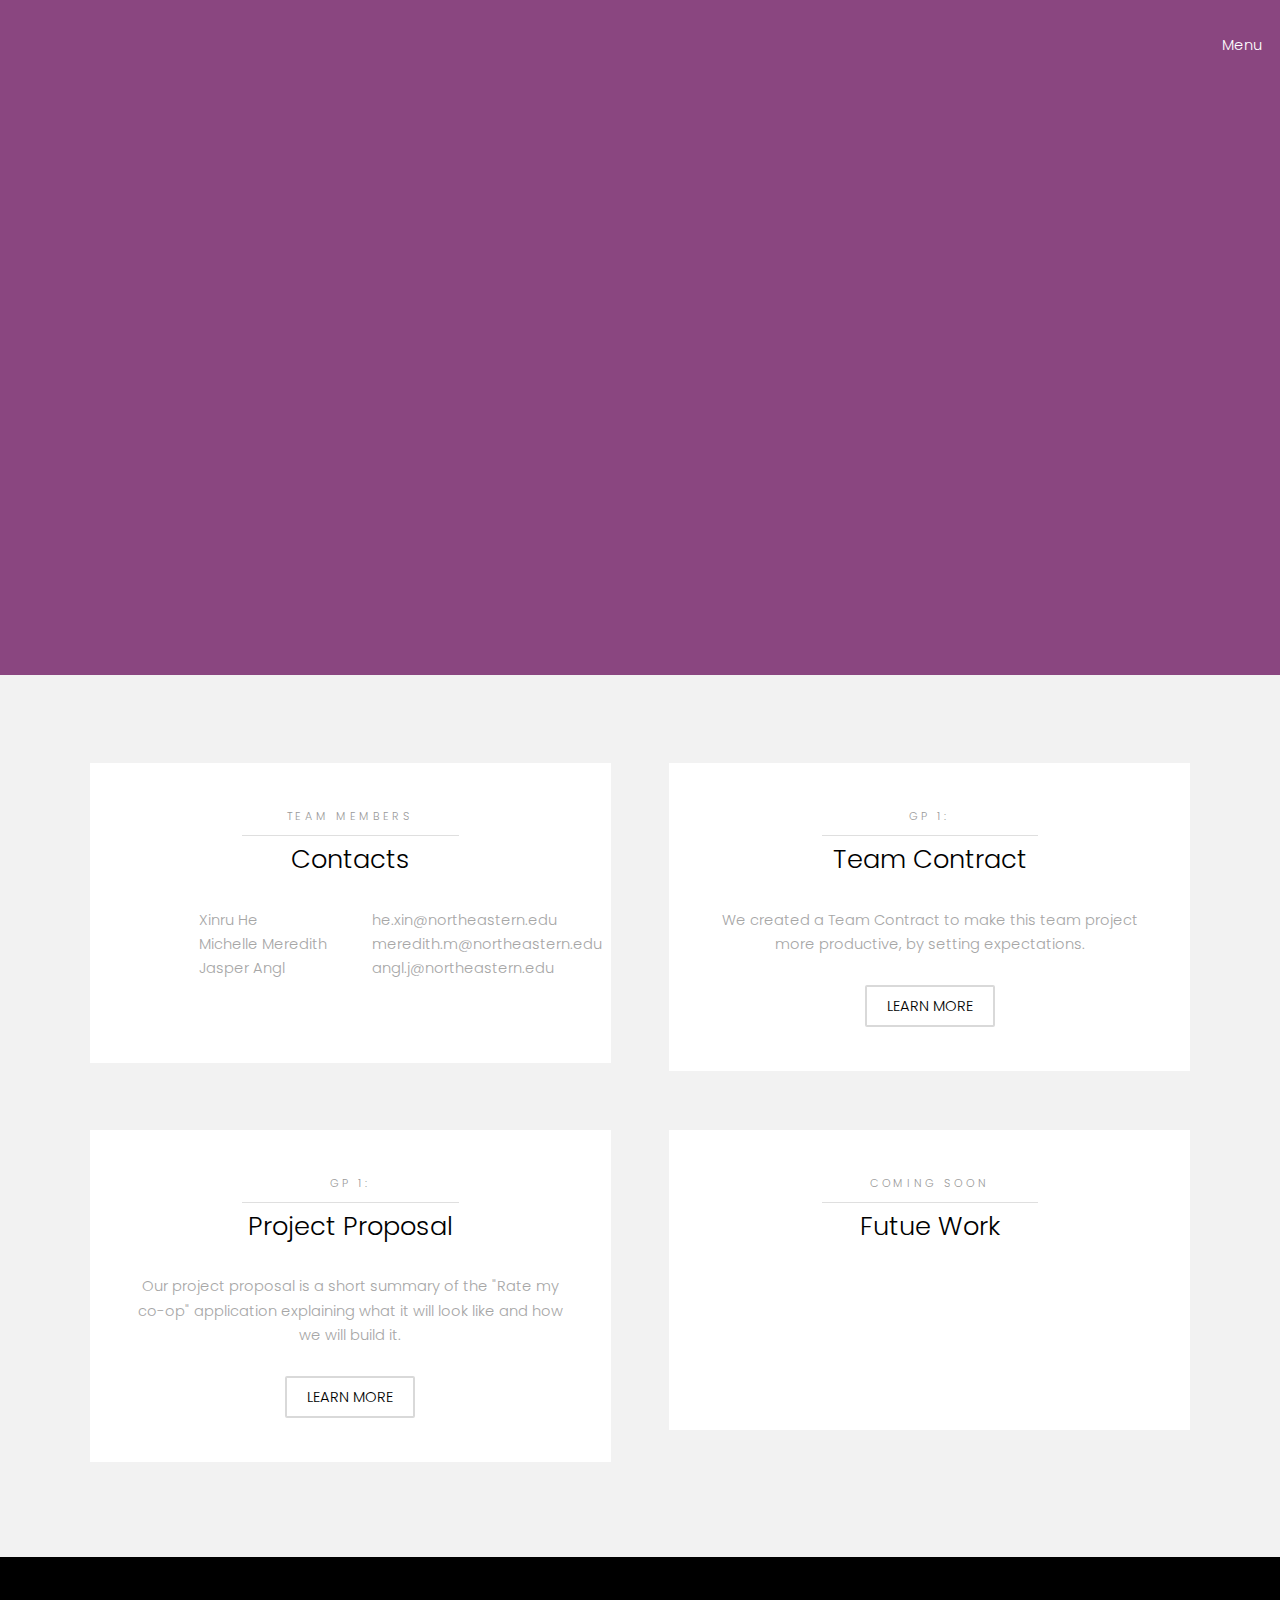
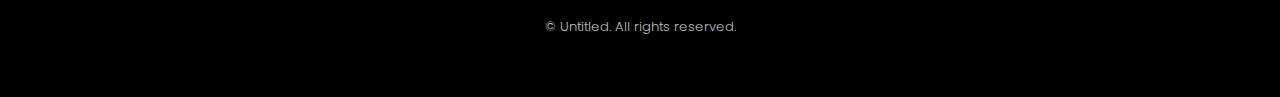
==== commit 6a993fbe: "Contact mobile design" ====
--- a/index.html
+++ b/index.html
@@ -26,6 +26,8 @@
 					<li><a href="index.html">Home</a></li>
                     <li><a href="/documents/Team Contract.pdf">GP1: Team Contract</a></li>
                     <li><a href="/documents/Team Contract.pdf">GP1: Project Proposal</a></li>
+                    <li><a href="/elements.html">Elements</a></li>
+
 				</ul>
 			</nav>
 
@@ -52,19 +54,31 @@
 								<div class="content">
 									<header class="align-center">
 										<p>Team members</p>
-										<h2>Contacts</h2>
+										<h2 class='contact-header'>Contacts</h2>
                                     </header>
-                                    <div class='contact-div'>
-                                        <div class='column'>
-                                            <div class='row'>Xinru He</div>
-                                            <div class='row'>Michelle Meredith</div>
-                                            <div class='row'>Jasper Angl</div>
+                                    <div class="changeable">
+                                        <div id="first" class='contact-div'>
+                                            <div class='column'>
+                                                <div class='row'>Xinru He</div>
+                                                <div class='row'>Michelle Meredith</div>
+                                                <div class='row'>Jasper Angl</div>
 
+                                            </div>
+                                            <div class='column'>
+                                                <div class='row'>he.xin@northeastern.edu</div>
+                                                <div class='row'>meredith.m@northeastern.edu</div>
+                                                <div class='row'>angl.j@northeastern.edu</div>
+                                            </div>
                                         </div>
-                                        <div class='column'>
-                                            <div class='row'>he.xin@northeastern.edu</div>
-                                            <div class='row'>meredith.m@northeastern.edu</div>
-                                            <div class='row'>angl.j@northeastern.edu</div>
+                                        <div id="second"class='contact-div'>
+                                            <div class='column align-center'>
+                                                <div class='row name'>Xinru He</div>
+                                                <div class='row'>he.xin@northeastern.edu</div>
+                                                <div class='row name'>Michelle Meredith</div>
+                                                <div class='row'>meredith.m@northeastern.edu</div>
+                                                <div class='row name'>Jasper Angl</div>
+                                                <div class='row'>angl.j@northeastern.edu</div>
+                                            </div>
                                         </div>
                                     </div>
 								</div>
--- a/assets/css/main.css
+++ b/assets/css/main.css
@@ -1816,7 +1816,7 @@
 				border-radius: 0;
 			}
 
-		.box header h2 {
+		h2 {
 			margin-bottom: 2rem;
 		}
 
@@ -4252,7 +4252,7 @@
 			}
 
 			.banner > article h2 {
-				font-size: 4em;
+				font-size: 2.8em;
 			}
 
 		}
--- a/assets/css/index.css
+++ b/assets/css/index.css
@@ -0,0 +1,59 @@
+.column {
+    float: left;
+    width: 50%;
+}
+
+.row:after {
+    content: "";
+    display: table;
+    clear: both;
+}
+
+.contact-div {
+    margin-left: 20%;
+    max-height: 120px;
+}
+
+
+#first {
+    display: block;
+  }
+
+  #second {
+    display: none;
+  }
+
+@media screen and (max-width: 736px) {
+
+    .contact-div {
+        margin-left: 0px;
+        min-height: 170px;
+    }
+
+    .column {
+        width: 100%;
+    }
+
+    #first {
+        display: none;
+    }
+
+    #second { 
+       display: block;   
+     }
+
+     .row {
+        flex-direction: column;  
+    }
+
+    .name {
+        font-weight: 500;
+        color: rgb(116, 116, 116);
+        padding-top: 3%
+    }
+
+    .contact-header h2 {
+        margin: 0 0 0 0;
+    }
+
+}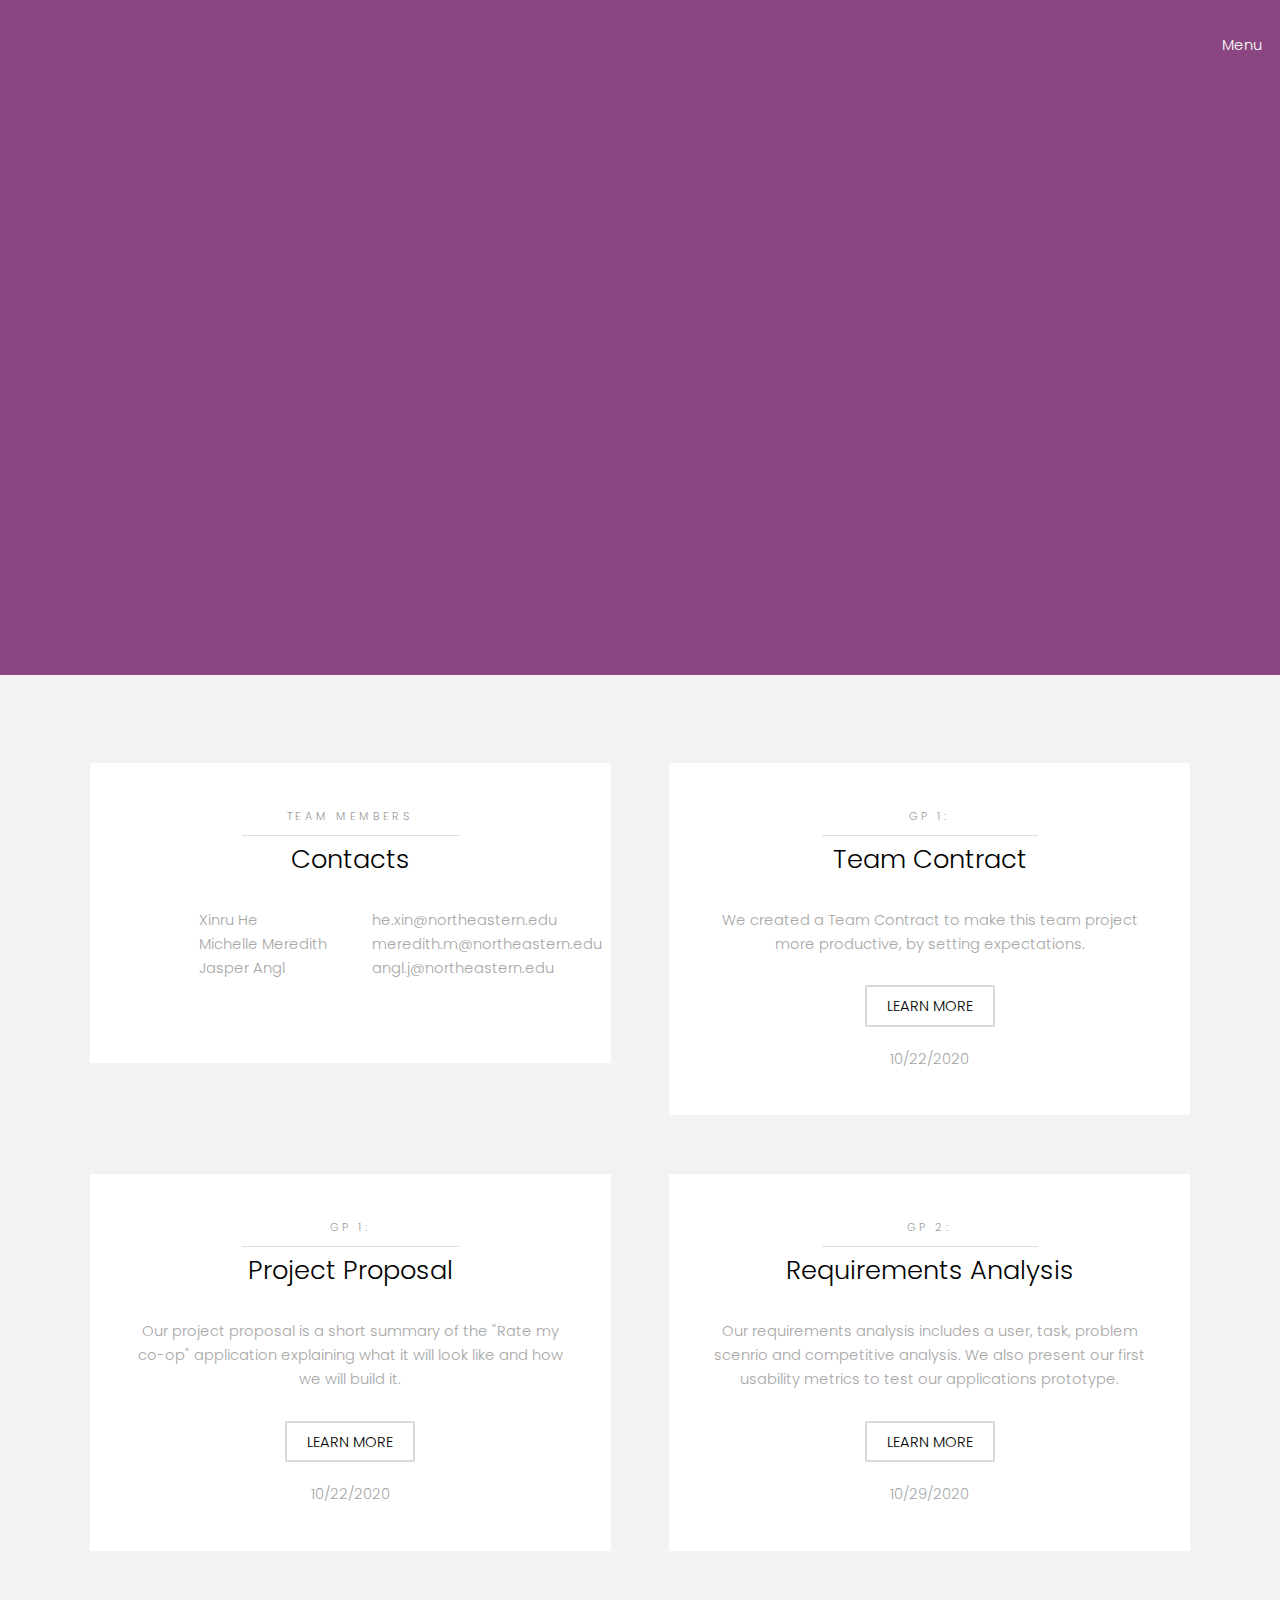
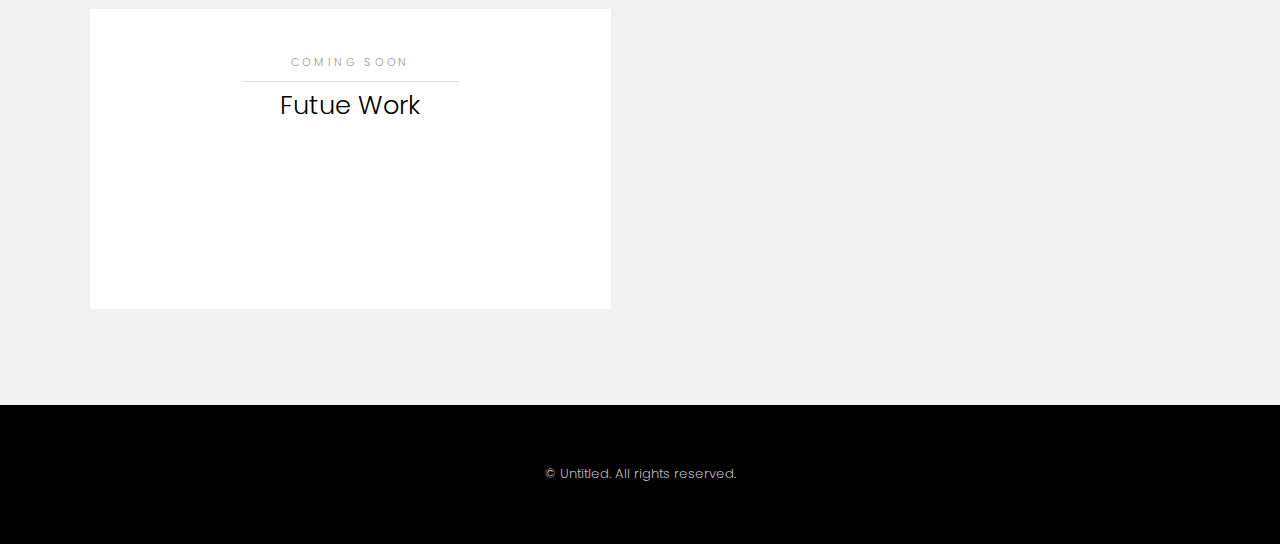
==== commit bc25a315: "added GP2" ====
--- a/index.html
+++ b/index.html
@@ -24,9 +24,10 @@
 			<nav id="menu">
 				<ul class="links">
 					<li><a href="index.html">Home</a></li>
-                    <li><a href="/documents/Team Contract.pdf">GP1: Team Contract</a></li>
-                    <li><a href="/documents/Team Contract.pdf">GP1: Project Proposal</a></li>
-                    <li><a href="/elements.html">Elements</a></li>
+                    <li><a href="documents/Team Contract.pdf">GP1: Team Contract</a></li>
+					<li><a href="documents/Project Proposal.pdf">GP1: Project Proposal</a></li>
+					<li><a href="documents/GP2.pdf">GP2: Requirements Analysis</a></li>
+                    
 
 				</ul>
 			</nav>
@@ -94,7 +95,8 @@
 									</header>
 									<p class="align-center">We created a Team Contract to make this team project more productive, by setting expectations.</p>
                                     <footer class="align-center">
-										<a href="/documents/Team Contract.pdf" class="button alt">Learn More</a>
+										<a href="documents/Team Contract.pdf" class="button alt">Learn More</a>
+										<p class="align-center" style='margin-top: 20px;'>10/22/2020</p>
 									</footer>
 								</div>
 							</div>
@@ -112,9 +114,31 @@
                                         what it will look like and how we will build it.
                                     </p>
                                     <footer class="align-center">
-										<a href="/documents/Team Contract.pdf" class="button alt">Learn More</a>
+										<a href="documents/Project Proposal.pdf" class="button alt">Learn More</a>
+										<p class="align-center" style='margin-top: 20px;'>10/22/2020</p>
 									</footer>
 								</div>
+							</div>
+						</div>
+
+						<div>
+							<div class="box">
+								<div class="content">
+									<header class="align-center">
+										<p>GP 2:</p>
+										<h2>Requirements Analysis</h2>
+									</header>
+									<p class="align-center">
+										Our requirements analysis includes a user, task, problem scenrio and competitive analysis. 
+										We also present our first usability metrics to test our applications prototype.
+									</p>
+                                    <footer class="align-center">
+										<a href="documents/GP2.pdf" class="button alt">Learn More</a>
+										<p class="align-center" style='margin-top: 20px;'>10/29/2020</p>
+									</footer>
+									
+								</div>
+								
 							</div>
 						</div>
 
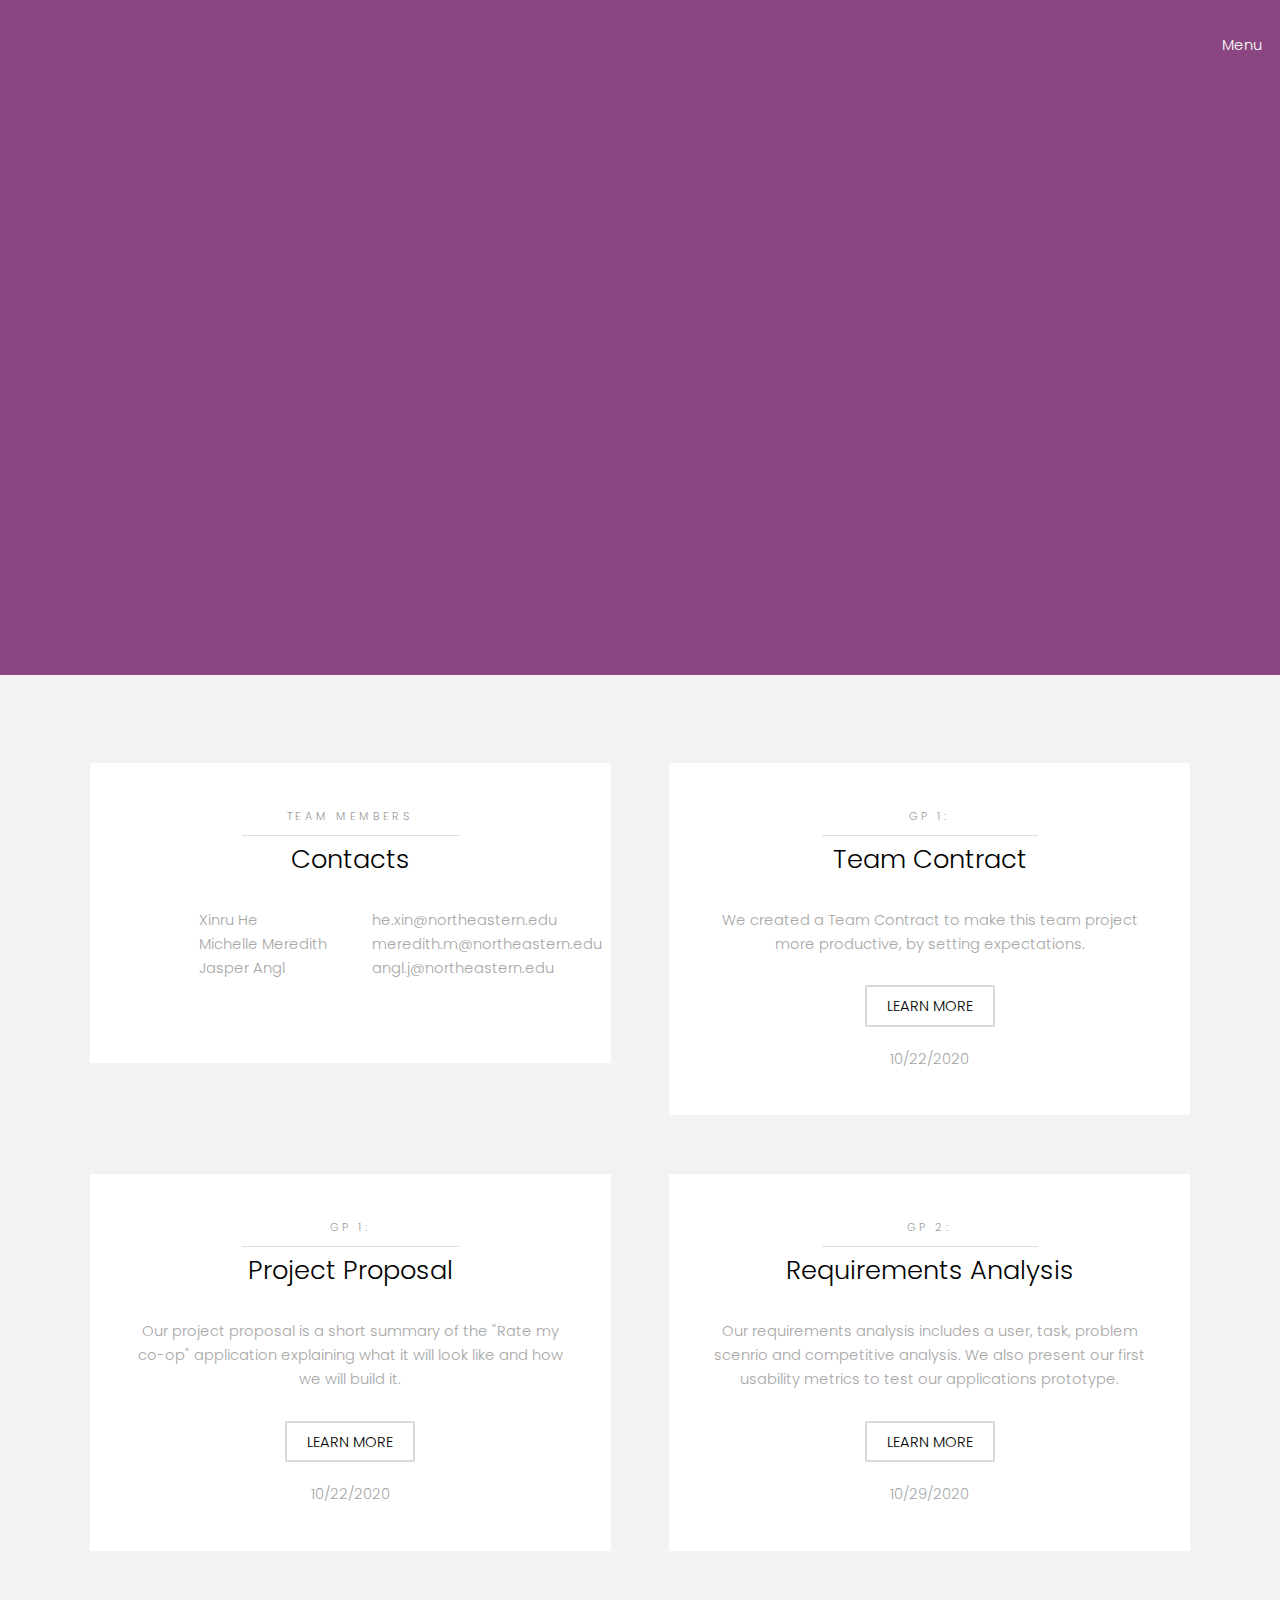
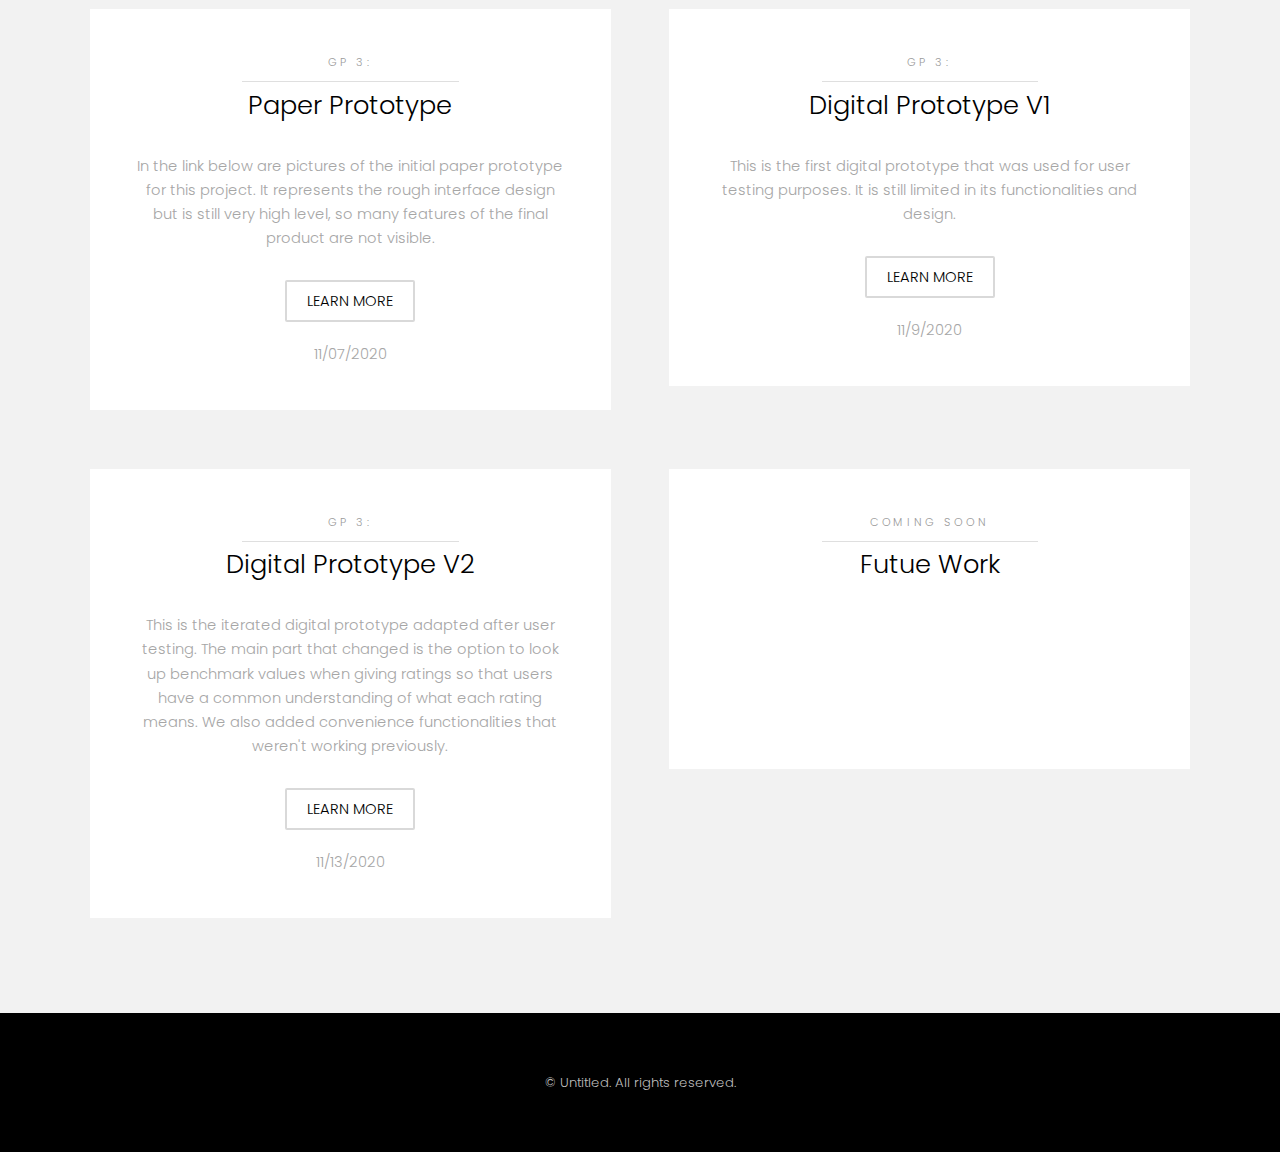
==== commit f8b9a9f7: "GP3" ====
--- a/index.html
+++ b/index.html
@@ -27,6 +27,8 @@
                     <li><a href="documents/Team Contract.pdf">GP1: Team Contract</a></li>
 					<li><a href="documents/Project Proposal.pdf">GP1: Project Proposal</a></li>
 					<li><a href="documents/GP2.pdf">GP2: Requirements Analysis</a></li>
+					<li><a href="documents/Paper Prototype.pdf">GP3: Paper Prototype</a></li>
+					<li><a href="https://xd.adobe.com/view/df401e0c-fce3-4419-b964-eeb9e30216b4-8a13/"">GP3: Digital Prototype</a></li>
                     
 
 				</ul>
@@ -143,6 +145,65 @@
 						</div>
 
 						<div>
+							<div class="box">
+								<div class="content">
+									<header class="align-center">
+										<p>GP 3:</p>
+										<h2>Paper Prototype</h2>
+									</header>
+									<p class="align-center">
+										In the link below are pictures of the initial paper prototype for this project.
+										It represents the rough interface design but is still very high level, so many features of the final
+										product are not visible.
+									</p>
+                                    <footer class="align-center">
+										<a href="documents/Paper Prototype.pdf" class="button alt">Learn More</a>
+										<p class="align-center" style='margin-top: 20px;'>11/07/2020</p>
+									</footer>
+								</div>
+							</div>
+						</div>
+
+						<div>
+							<div class="box">
+								<div class="content">
+									<header class="align-center">
+										<p>GP 3:</p>
+										<h2>Digital Prototype V1</h2>
+									</header>
+									<p class="align-center">
+										This is the first digital prototype that was used for user testing purposes. 
+										It is still limited in its functionalities and design.
+									</p>
+                                    <footer class="align-center">
+										<a href="https://xd.adobe.com/view/df401e0c-fce3-4419-b964-eeb9e30216b4-8a13/" class="button alt">Learn More</a>
+										<p class="align-center" style='margin-top: 20px;'>11/9/2020</p>
+									</footer>
+								</div>
+							</div>
+						</div>
+
+						<div>
+							<div class="box">
+								<div class="content">
+									<header class="align-center">
+										<p>GP 3:</p>
+										<h2>Digital Prototype V2</h2>
+									</header>
+									<p class="align-center">
+										This is the iterated digital prototype adapted after user testing. The main part that changed
+										is the option to look up benchmark values when giving ratings so that users have a common understanding
+										of what each rating means. We also added convenience functionalities that weren't working previously.
+									</p>
+                                    <footer class="align-center">
+										<a href=" https://xd.adobe.com/view/df401e0c-fce3-4419-b964-eeb9e30216b4-8a13/" class="button alt">Learn More</a>
+										<p class="align-center" style='margin-top: 20px;'>11/13/2020</p>
+									</footer>
+								</div>
+							</div>
+						</div>
+
+						<div>
 							<div class="box"><!--
 								<div class="image fit">
 									<img src="images/pic03.jpg" alt="" />
